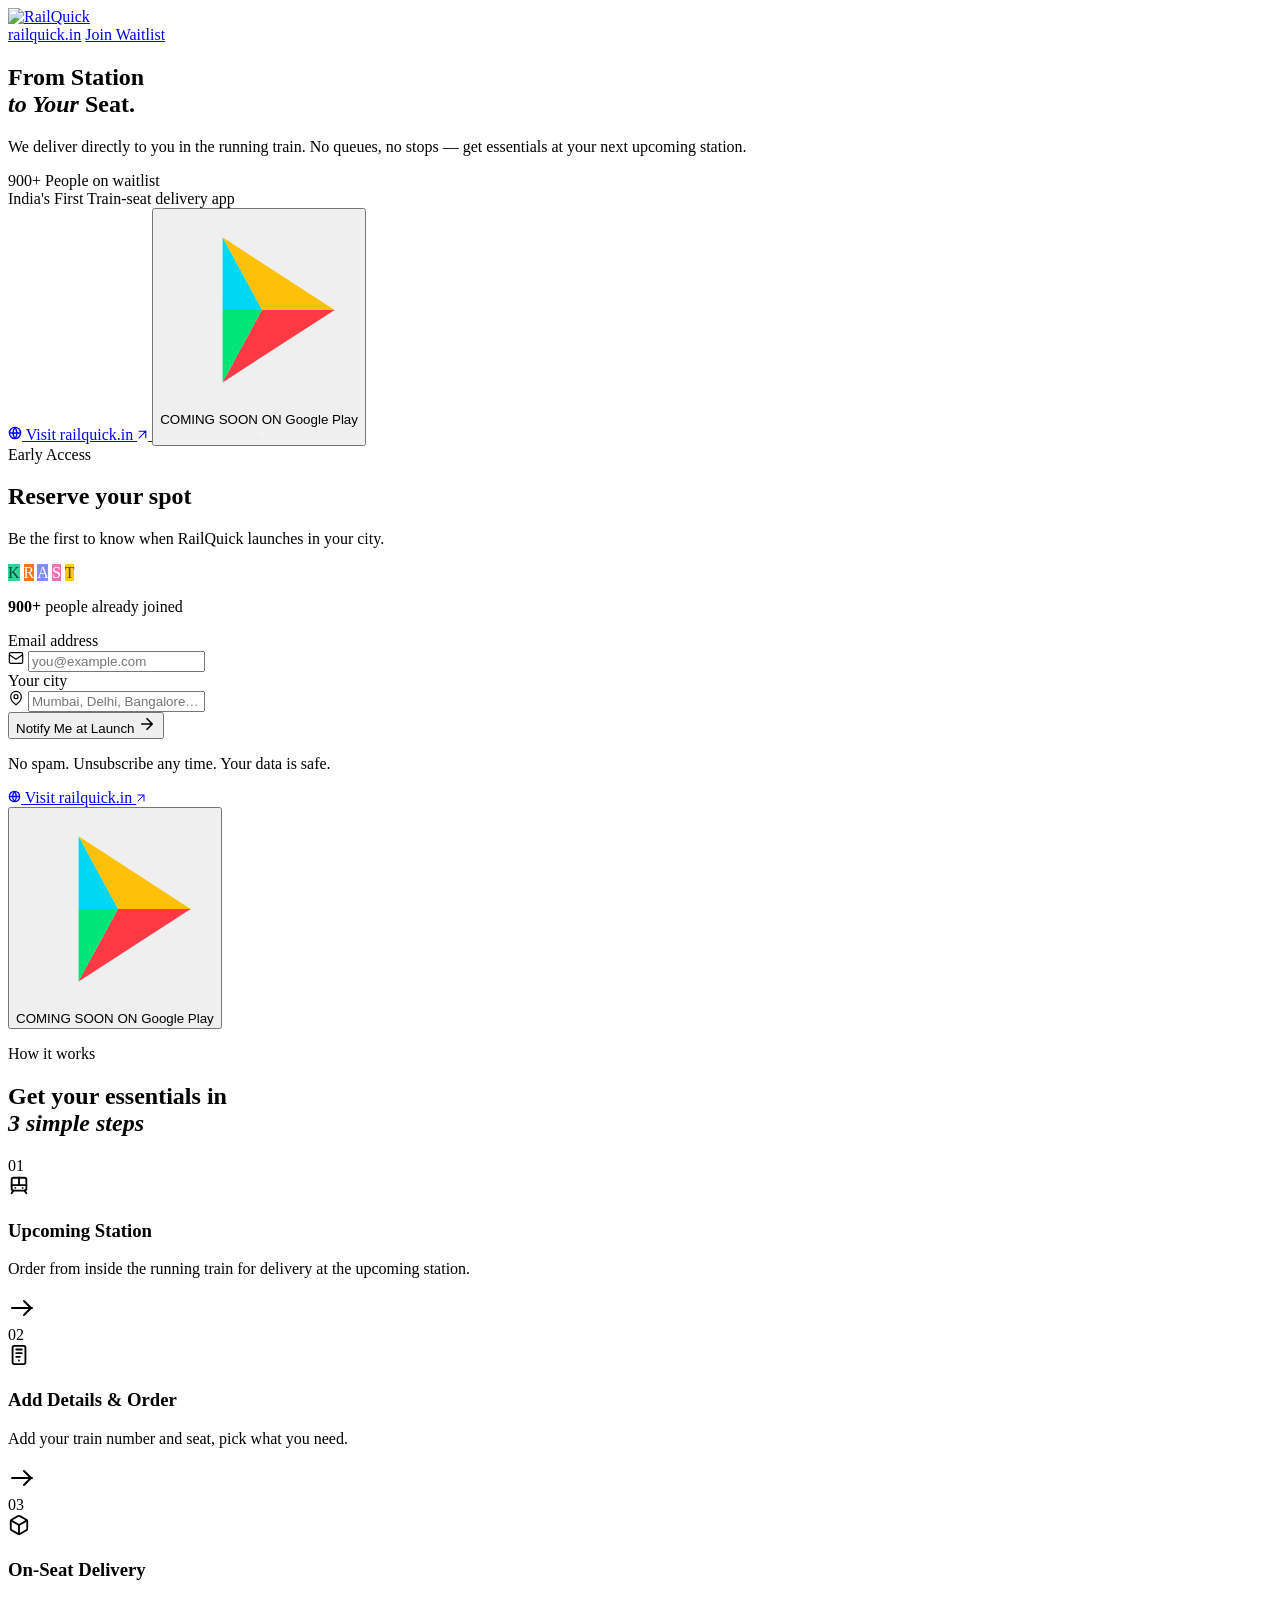
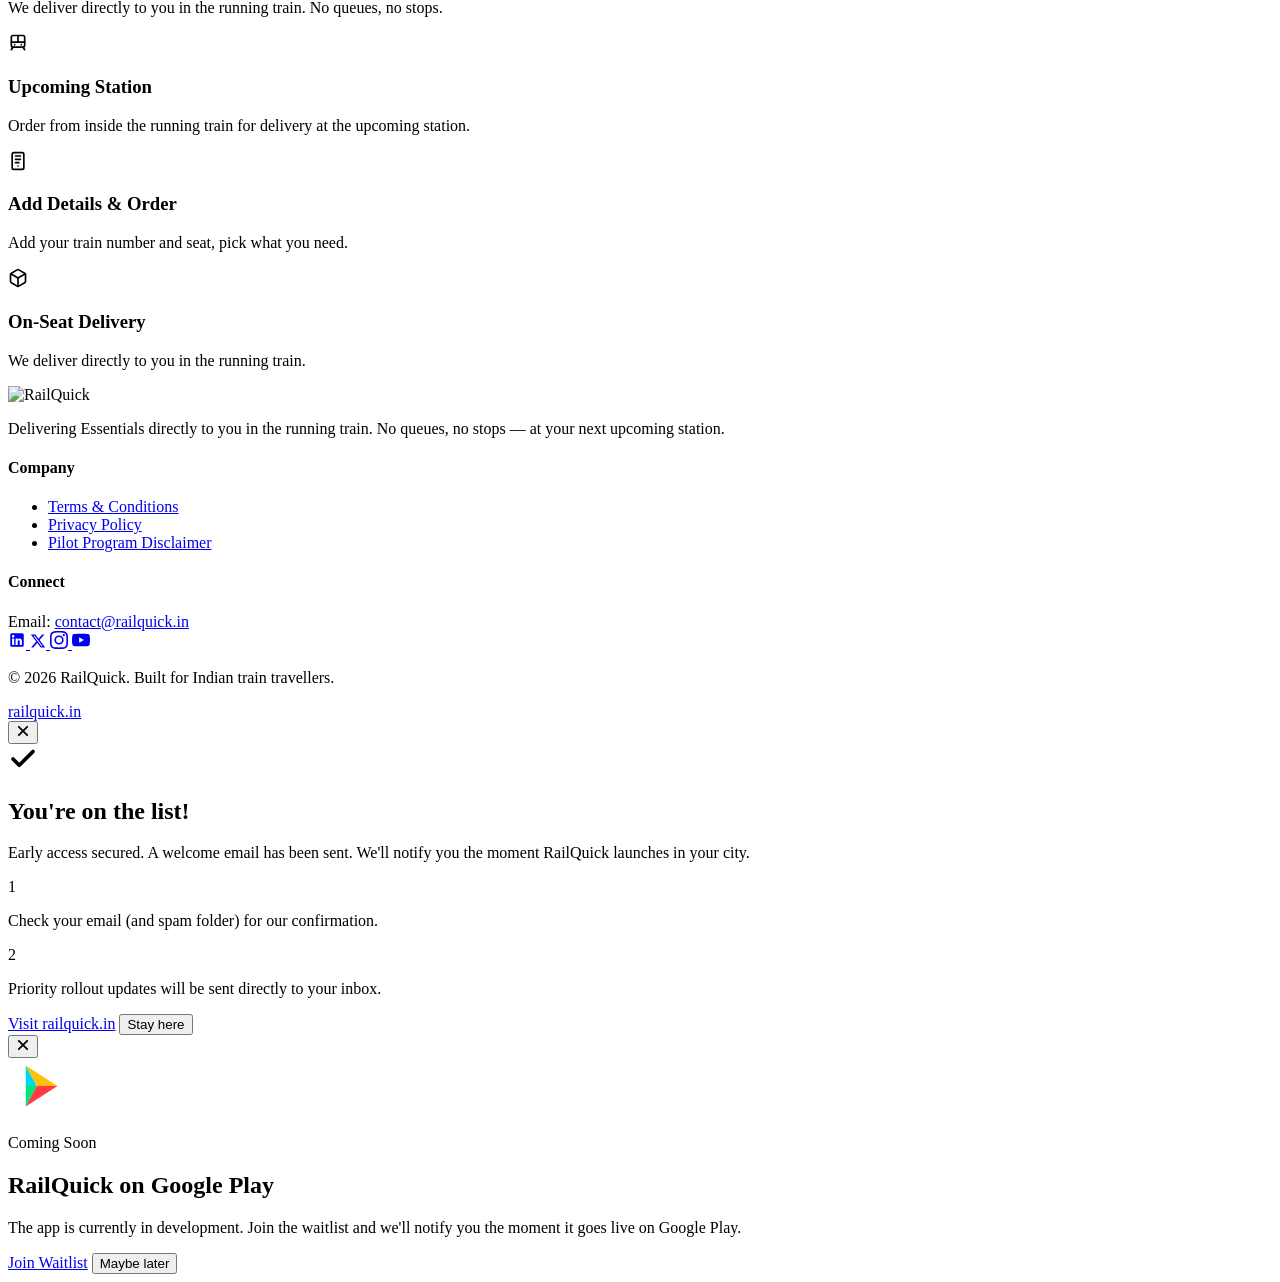
==== public/index.html @ 46231a8f "Update joined people count from 500 to 900" ====
<!doctype html>
<html lang="en">
<head>
  <meta charset="UTF-8" />
  <meta name="viewport" content="width=device-width, initial-scale=1.0" />
  <meta name="description" content="RailQuick is launching soon — essential items delivered to your train seat. Join the waitlist for early access." />
  <meta name="theme-color" content="#15803d" />
  <title>RailQuick — Coming Soon</title>
  <link rel="preconnect" href="https://fonts.googleapis.com" />
  <link rel="preconnect" href="https://fonts.gstatic.com" crossorigin />
  <link href="https://fonts.googleapis.com/css2?family=DM+Sans:ital,opsz,wght@0,9..40,300;0,9..40,400;0,9..40,500;0,9..40,600;0,9..40,700;0,9..40,800;0,9..40,900;1,9..40,400;1,9..40,700&family=DM+Serif+Display:ital@0;1&display=swap" rel="stylesheet" />
  <link rel="stylesheet" href="/styles.css" />
</head>
<body>

  <!-- ====================================================
       NAV
       ==================================================== -->
  <header class="nav">
    <!-- Rainbow top line -->
    <div class="nav-rainbow" aria-hidden="true"></div>

    <a href="/" class="nav-brand" aria-label="RailQuick home">
      <img src="/railquick-logo.png" alt="RailQuick" class="nav-logo" />
    </a>

    <div class="nav-actions">
      <a class="nav-link" href="https://railquick.in" target="_blank" rel="noreferrer">railquick.in</a>
      <a class="nav-cta" href="#waitlistForm">Join Waitlist</a>
    </div>
  </header>

  <main>

    <!-- ====================================================
         HERO
         ==================================================== -->
    <section class="page" id="top">

      <!-- LEFT COLUMN -->
      <div class="col-left">

        <h1 class="headline">
          From Station<br/>
          <em class="headline-em">to Your</em> Seat.
        </h1>

        <p class="subline">
          We deliver directly to you in the running train. No queues, no stops — get essentials at your next upcoming station.
        </p>

        <!-- Stats — 2 only -->
        <div class="stats-row">
          <div class="stat-item">
            <span class="stat-n">900+</span>
            <span class="stat-l">People on waitlist</span>
          </div>
          <div class="stat-sep"></div>
          <div class="stat-item">
            <span class="stat-n">India's First</span>
            <span class="stat-l">Train-seat delivery app</span>
          </div>
        </div>

        <!-- Visit site — desktop only -->
        <a class="btn-site desktop-only" href="https://railquick.in" target="_blank" rel="noreferrer">
          <svg width="14" height="14" viewBox="0 0 20 20" fill="none" stroke="currentColor" stroke-width="2" aria-hidden="true"><circle cx="10" cy="10" r="8"/><path d="M2 10h16M10 2a14 14 0 0 1 0 16M10 2a14 14 0 0 0 0 16"/></svg>
          Visit railquick.in
          <svg class="arr-out" width="11" height="11" viewBox="0 0 20 20" fill="none" stroke="currentColor" stroke-width="2" aria-hidden="true"><path d="M4 4h12v12M4 16 16 4" stroke-linecap="round"/></svg>
        </a>

        <!-- Google Play badge — desktop only -->
        <button class="play-badge desktop-only" type="button" data-open-app-modal aria-label="Coming soon on Google Play">
          <div class="play-icon-box">
            <svg class="play-svg" viewBox="0 0 60 60" xmlns="http://www.w3.org/2000/svg" aria-hidden="true">
              <path d="M19 8 L31 30 L19 30 Z" fill="#00D7F2"/>
              <path d="M19 52 L31 30 L19 30 Z" fill="#00E676"/>
              <path d="M19 8 L53 30 L31 30 Z" fill="#FFC107"/>
              <path d="M19 52 L53 30 L31 30 Z" fill="#FF3A44"/>
            </svg>
          </div>
          <div class="play-text">
            <span class="play-sub">COMING SOON ON</span>
            <span class="play-main">Google Play</span>
          </div>
          <svg class="play-arr" width="13" height="13" viewBox="0 0 20 20" fill="none" stroke="rgba(255,255,255,.4)" stroke-width="2"><path d="M4 10h12M11 5l5 5-5 5" stroke-linecap="round" stroke-linejoin="round"/></svg>
        </button>

      </div>

      <!-- RIGHT COLUMN — Form -->
      <div class="col-right" id="form-anchor">
        <form class="form-card" id="waitlistForm" novalidate>

          <div class="form-shimmer" aria-hidden="true"></div>

          <!-- Header -->
          <div class="form-head">
            <span class="form-pill">Early Access</span>
            <h2 class="form-h2">Reserve your spot</h2>
            <p class="form-desc">Be the first to know when RailQuick launches in your city.</p>
          </div>

          <!-- Social proof -->
          <div class="proof-bar">
            <div class="av-group">
              <span class="av" style="background:#34d399;color:#064e3b">K</span>
              <span class="av" style="background:#f97316;color:#fff">R</span>
              <span class="av" style="background:#818cf8;color:#fff">A</span>
              <span class="av" style="background:#f472b6;color:#fff">S</span>
              <span class="av" style="background:#facc15;color:#713f12">T</span>
            </div>
            <p class="proof-lbl"><strong>900+</strong> people already joined</p>
          </div>

          <!-- Email -->
          <div class="f-group">
            <label for="email">Email address</label>
            <div class="input-wrap">
              <svg class="input-ico" width="16" height="16" viewBox="0 0 24 24" fill="none" stroke="currentColor" stroke-width="1.8" aria-hidden="true"><rect x="2" y="4" width="20" height="16" rx="2"/><path d="m2 7 10 7 10-7"/></svg>
              <input id="email" name="email" type="email" placeholder="you@example.com" autocomplete="email" required />
            </div>
          </div>

          <!-- City -->
          <div class="f-group">
            <label for="city">Your city</label>
            <div class="input-wrap">
              <svg class="input-ico" width="16" height="16" viewBox="0 0 24 24" fill="none" stroke="currentColor" stroke-width="1.8" aria-hidden="true"><path d="M12 22s-8-5.5-8-12a8 8 0 0 1 16 0c0 6.5-8 12-8 12z"/><circle cx="12" cy="10" r="3"/></svg>
              <input id="city" name="city" type="text" placeholder="Mumbai, Delhi, Bangalore…" autocomplete="address-level2" required />
            </div>
          </div>

          <!-- Submit -->
          <button type="submit" id="submitButton">
            <span id="btn-label">Notify Me at Launch</span>
            <svg class="btn-ico" width="18" height="18" viewBox="0 0 24 24" fill="none" stroke="currentColor" stroke-width="2.2"><path d="M5 12h14M12 5l7 7-7 7" stroke-linecap="round" stroke-linejoin="round"/></svg>
          </button>

          <p class="form-status" id="formStatus" role="status" aria-live="polite"></p>
          <p class="form-note">No spam. Unsubscribe any time. Your data is safe.</p>

          <!-- ── Mobile-only bottom ── -->
          <div class="form-mobile-foot">

            <!-- Visit site -->
            <a class="form-site-link" href="https://railquick.in" target="_blank" rel="noreferrer">
              <svg width="13" height="13" viewBox="0 0 20 20" fill="none" stroke="currentColor" stroke-width="2" aria-hidden="true"><circle cx="10" cy="10" r="8"/><path d="M2 10h16M10 2a14 14 0 0 1 0 16M10 2a14 14 0 0 0 0 16"/></svg>
              Visit railquick.in
              <svg width="10" height="10" viewBox="0 0 20 20" fill="none" stroke="currentColor" stroke-width="2" aria-hidden="true"><path d="M4 4h12v12M4 16 16 4" stroke-linecap="round"/></svg>
            </a>

            <!-- Play store badge centered -->
            <div class="form-play-center">
              <button class="form-play-btn" type="button" data-open-app-modal aria-label="Coming soon on Google Play">
                <div class="play-icon-box">
                  <svg class="play-svg play-svg-sm" viewBox="0 0 60 60" xmlns="http://www.w3.org/2000/svg" aria-hidden="true">
                    <path d="M19 8 L31 30 L19 30 Z" fill="#00D7F2"/>
                    <path d="M19 52 L31 30 L19 30 Z" fill="#00E676"/>
                    <path d="M19 8 L53 30 L31 30 Z" fill="#FFC107"/>
                    <path d="M19 52 L53 30 L31 30 Z" fill="#FF3A44"/>
                  </svg>
                </div>
                <div class="play-text">
                  <span class="play-sub">COMING SOON ON</span>
                  <span class="play-main">Google Play</span>
                </div>
              </button>
            </div>

          </div>
          <!-- end mobile-only bottom -->

        </form>
      </div>

    </section>

    <!-- ====================================================
         HOW IT WORKS
         ==================================================== -->
    <section class="hiw" id="how-it-works">
      <div class="hiw-inner">

        <div class="hiw-header">
          <p class="hiw-eyebrow">How it works</p>
          <h2 class="hiw-h2">Get your essentials in<br/><em class="hiw-em">3 simple steps</em></h2>
        </div>

        <!-- Desktop 3-col -->
        <div class="hiw-desktop">
          <div class="hiw-card-d" data-step="01">
            <div class="hiw-d-top">
              <div class="hiw-d-num">01</div>
              <div class="hiw-d-icon" aria-hidden="true">
                <svg width="22" height="22" viewBox="0 0 24 24" fill="none" stroke="currentColor" stroke-width="2" stroke-linecap="round" stroke-linejoin="round">
                  <rect x="4" y="3" width="16" height="14" rx="2"/>
                  <path d="M4 11h16"/>
                  <path d="M12 3v8"/>
                  <path d="M8 14h.01"/>
                  <path d="M16 14h.01"/>
                  <path d="m6 17-2 3"/>
                  <path d="m18 17 2 3"/>
                </svg>
              </div>
            </div>
            <h3 class="hiw-d-title">Upcoming Station</h3>
            <p class="hiw-d-p">Order from inside the running train for delivery at the upcoming station.</p>
          </div>
          <div class="hiw-arrow-d" aria-hidden="true">
            <svg width="28" height="28" viewBox="0 0 28 28" fill="none"><path d="M4 14h20M16 7l7 7-7 7" stroke="currentColor" stroke-width="2" stroke-linecap="round" stroke-linejoin="round"/></svg>
          </div>
          <div class="hiw-card-d hiw-card-d--mid" data-step="02">
            <div class="hiw-d-top">
              <div class="hiw-d-num">02</div>
              <div class="hiw-d-icon" aria-hidden="true">
                <svg width="22" height="22" viewBox="0 0 24 24" fill="none" stroke="currentColor" stroke-width="2" stroke-linecap="round" stroke-linejoin="round">
                  <rect x="5" y="2" width="14" height="20" rx="2" ry="2"/>
                  <path d="M12 18h.01"/>
                  <path d="M9 6h6"/>
                  <path d="M9 10h6"/>
                  <path d="M9 14h4"/>
                </svg>
              </div>
            </div>
            <h3 class="hiw-d-title">Add Details &amp; Order</h3>
            <p class="hiw-d-p">Add your train number and seat, pick what you need.</p>
          </div>
          <div class="hiw-arrow-d" aria-hidden="true">
            <svg width="28" height="28" viewBox="0 0 28 28" fill="none"><path d="M4 14h20M16 7l7 7-7 7" stroke="currentColor" stroke-width="2" stroke-linecap="round" stroke-linejoin="round"/></svg>
          </div>
          <div class="hiw-card-d" data-step="03">
            <div class="hiw-d-top">
              <div class="hiw-d-num">03</div>
              <div class="hiw-d-icon" aria-hidden="true">
                <svg width="22" height="22" viewBox="0 0 24 24" fill="none" stroke="currentColor" stroke-width="2" stroke-linecap="round" stroke-linejoin="round">
                  <path d="M21 16V8a2 2 0 0 0-1-1.73l-7-4a2 2 0 0 0-2 0l-7 4A2 2 0 0 0 3 8v8a2 2 0 0 0 1 1.73l7 4a2 2 0 0 0 2 0l7-4A2 2 0 0 0 21 16z"/>
                  <polyline points="3.27 6.96 12 12.01 20.73 6.96"/>
                  <line x1="12" y1="22.08" x2="12" y2="12"/>
                </svg>
              </div>
            </div>
            <h3 class="hiw-d-title">On-Seat Delivery</h3>
            <p class="hiw-d-p">We deliver directly to you in the running train. No queues, no stops.</p>
          </div>
        </div>

        <!-- Mobile vertical timeline -->
        <div class="hiw-mobile">

          <div class="hiw-step">
            <div class="hiw-step-left">
              <div class="hiw-bubble" aria-hidden="true">
                <svg width="20" height="20" viewBox="0 0 24 24" fill="none" stroke="currentColor" stroke-width="2" stroke-linecap="round" stroke-linejoin="round">
                  <rect x="4" y="3" width="16" height="14" rx="2"/>
                  <path d="M4 11h16"/>
                  <path d="M12 3v8"/>
                  <path d="M8 14h.01"/>
                  <path d="M16 14h.01"/>
                  <path d="m6 17-2 3"/>
                  <path d="m18 17 2 3"/>
                </svg>
              </div>
              <div class="hiw-line"></div>
            </div>
            <div class="hiw-step-body">
              <h3>Upcoming Station</h3>
              <p>Order from inside the running train for delivery at the upcoming station.</p>
            </div>
          </div>

          <div class="hiw-step">
            <div class="hiw-step-left">
              <div class="hiw-bubble hiw-bubble--dark" aria-hidden="true">
                <svg width="20" height="20" viewBox="0 0 24 24" fill="none" stroke="currentColor" stroke-width="2" stroke-linecap="round" stroke-linejoin="round">
                  <rect x="5" y="2" width="14" height="20" rx="2" ry="2"/>
                  <path d="M12 18h.01"/>
                  <path d="M9 6h6"/>
                  <path d="M9 10h6"/>
                  <path d="M9 14h4"/>
                </svg>
              </div>
              <div class="hiw-line"></div>
            </div>
            <div class="hiw-step-body hiw-step-body--mid">
              <h3>Add Details &amp; Order</h3>
              <p>Add your train number and seat, pick what you need.</p>
            </div>
          </div>

          <div class="hiw-step hiw-step--last">
            <div class="hiw-step-left">
              <div class="hiw-bubble" aria-hidden="true">
                <svg width="20" height="20" viewBox="0 0 24 24" fill="none" stroke="currentColor" stroke-width="2" stroke-linecap="round" stroke-linejoin="round">
                  <path d="M21 16V8a2 2 0 0 0-1-1.73l-7-4a2 2 0 0 0-2 0l-7 4A2 2 0 0 0 3 8v8a2 2 0 0 0 1 1.73l7 4a2 2 0 0 0 2 0l7-4A2 2 0 0 0 21 16z"/>
                  <polyline points="3.27 6.96 12 12.01 20.73 6.96"/>
                  <line x1="12" y1="22.08" x2="12" y2="12"/>
                </svg>
              </div>
            </div>
            <div class="hiw-step-body">
              <h3>On-Seat Delivery</h3>
              <p>We deliver directly to you in the running train.</p>
            </div>
          </div>

        </div>

      </div>
    </section>

  </main>

  <!-- ====================================================
       FOOTER
       ==================================================== -->
  <footer class="footer">
    <div class="footer-grid">
      <!-- Column 1: Brand & Description -->
      <div class="footer-col brand-col">
        <img src="/railquick-logo.png" alt="RailQuick" class="f-logo" />
        <p class="f-tagline">Delivering Essentials directly to you in the running train. No queues, no stops — at your next upcoming station.</p>
      </div>
      
      <!-- Column 2: Legal Documents -->
      <div class="footer-col links-col">
        <h4>Company</h4>
        <ul class="f-links-list">
          <li><a href="/terms.html" class="f-doc-link">Terms &amp; Conditions</a></li>
          <li><a href="/privacy.html" class="f-doc-link">Privacy Policy</a></li>
          <li><a href="/disclaimer.html" class="f-doc-link">Pilot Program Disclaimer</a></li>
        </ul>
      </div>

      <!-- Column 3: Contact & Social Links -->
      <div class="footer-col social-col">
        <h4>Connect</h4>
        <div class="f-contact-info">
          <span>Email:</span>
          <a href="mailto:contact@railquick.in" class="f-email-link">contact@railquick.in</a>
        </div>
        <div class="f-socials">
          <a href="https://www.linkedin.com/company/railquick/?viewAsMember=true" target="_blank" rel="noreferrer" class="f-social-btn" aria-label="LinkedIn">
            <svg width="18" height="18" fill="currentColor" viewBox="0 0 24 24"><path d="M19 3a2 2 0 0 1 2 2v14a2 2 0 0 1-2 2H5a2 2 0 0 1-2-2V5a2 2 0 0 1 2-2h14m-.5 15.5v-5.3a3.26 3.26 0 0 0-3.26-3.26c-.85 0-1.84.52-2.32 1.3v-1.11h-2.79v8.37h2.79v-4.93c0-.77.62-1.4 1.39-1.4a1.4 1.4 0 0 1 1.4 1.4v4.93h2.79M6.88 8.56a1.68 1.68 0 0 0 1.68-1.68c0-.93-.75-1.69-1.68-1.69a1.69 1.69 0 0 0-1.69 1.69c0 .93.76 1.68 1.69 1.68m1.39 9.94v-8.37H5.5v8.37h2.77z"/></svg>
          </a>
          <a href="https://x.com/railquick" target="_blank" rel="noreferrer" class="f-social-btn" aria-label="X (Twitter)">
            <svg width="16" height="16" fill="currentColor" viewBox="0 0 24 24"><path d="M18.244 2.25h3.308l-7.227 8.26 8.502 11.24H16.17l-5.214-6.817L4.99 21.75H1.68l7.73-8.835L1.254 2.25H8.08l4.713 6.231zm-1.161 17.52h1.833L7.084 4.126H5.117z"/></svg>
          </a>
          <a href="https://www.instagram.com/railquick/" target="_blank" rel="noreferrer" class="f-social-btn" aria-label="Instagram">
            <svg width="18" height="18" fill="currentColor" viewBox="0 0 24 24"><path d="M12 2.163c3.204 0 3.584.012 4.85.07 3.252.148 4.771 1.691 4.919 4.919.058 1.265.069 1.645.069 4.849 0 3.205-.012 3.584-.069 4.849-.149 3.225-1.664 4.771-4.919 4.919-1.266.058-1.644.07-4.85.07-3.204 0-3.584-.012-4.849-.07-3.26-.149-4.771-1.699-4.919-4.92-.058-1.265-.07-1.644-.07-4.849 0-3.204.013-3.583.07-4.849.149-3.227 1.664-4.771 4.919-4.919 1.266-.057 1.645-.069 4.849-.069zM12 0C8.741 0 8.333.014 7.053.072 2.695.272.273 2.69.073 7.051.014 8.333 0 8.741 0 12c0 3.259.014 3.668.072 4.948.2 4.358 2.618 6.78 6.98 6.98 1.281.058 1.689.072 4.948.072 3.259 0 3.668-.014 4.948-.072 4.354-.2 6.782-2.618 6.979-6.98.059-1.28.073-1.689.073-4.948 0-3.259-.014-3.667-.072-4.947-.196-4.354-2.617-6.78-6.979-6.98C15.668.014 15.259 0 12 0zm0 5.838a6.162 6.162 0 1 0 0 12.324 6.162 6.162 0 0 0 0-12.324zM12 16a4 4 0 1 1 0-8 4 4 0 0 1 0 8zm6.406-11.845a1.44 1.44 0 1 0 0 2.881 1.44 1.44 0 0 0 0-2.881z"/></svg>
          </a>
          <a href="https://www.youtube.com/@Railquick" target="_blank" rel="noreferrer" class="f-social-btn" aria-label="YouTube">
            <svg width="18" height="18" fill="currentColor" viewBox="0 0 24 24"><path d="M23.498 6.163a3.003 3.003 0 0 0-2.11-2.11C19.517 3.545 12 3.545 12 3.545s-7.517 0-9.388.508a3.003 3.003 0 0 0-2.11 2.11C0 8.033 0 12 0 12s0 3.967.502 5.837a3.003 3.003 0 0 0 2.11 2.11C4.483 20.455 12 20.455 12 20.455s7.517 0 9.388-.508a3.003 3.003 0 0 0 2.11-2.11C24 15.967 24 12 24 12s0-3.967-.502-5.837zM9.545 15.568V8.432L15.818 12l-6.273 3.568z"/></svg>
          </a>
        </div>
      </div>
    </div>
    
    <div class="footer-bottom">
      <p class="f-copy">© 2026 RailQuick. Built for Indian train travellers.</p>
      <a href="https://railquick.in" target="_blank" rel="noreferrer" class="f-link-bottom">railquick.in</a>
    </div>
  </footer>

  <!-- ====================================================
       SUCCESS MODAL
       ==================================================== -->
  <div class="modal" id="successModal" aria-hidden="true" role="dialog" aria-modal="true" aria-labelledby="s-title">
    <div class="modal-scrim" data-close-modal></div>
    <div class="modal-box success-modal-box">
      <button class="modal-x" type="button" data-close-modal aria-label="Close">
        <svg width="14" height="14" viewBox="0 0 20 20" fill="none" stroke="currentColor" stroke-width="2.5"><path d="M4 4l12 12M16 4L4 16" stroke-linecap="round"/></svg>
      </button>
      
      <div class="success-modal-content">
        <!-- Glowing Ring Checkmark -->
        <div class="success-ring-wrap" aria-hidden="true">
          <div class="success-ring-pulse"></div>
          <div class="success-ring-icon">
            <svg viewBox="0 0 24 24" width="30" height="30" fill="none" stroke="currentColor" stroke-width="3" stroke-linecap="round" stroke-linejoin="round">
              <polyline points="20 6 9 17 4 12"></polyline>
            </svg>
          </div>
        </div>
        
        <h2 id="s-title" class="success-title">You're on the list!</h2>
        <p class="success-desc">Early access secured. A welcome email has been sent. We'll notify you the moment RailQuick launches in your city.</p>
        
        <div class="success-steps">
          <div class="success-step-item">
            <div class="step-bullet">1</div>
            <p class="step-text">Check your email (and spam folder) for our confirmation.</p>
          </div>
          <div class="success-step-item">
            <div class="step-bullet">2</div>
            <p class="step-text">Priority rollout updates will be sent directly to your inbox.</p>
          </div>
        </div>
        
        <div class="modal-btns success-modal-btns">
          <a class="mbtn mbtn-solid" href="https://railquick.in" target="_blank" rel="noreferrer">Visit railquick.in</a>
          <button class="mbtn mbtn-ghost" type="button" data-close-modal>Stay here</button>
        </div>
      </div>
    </div>
  </div>

  <!-- ====================================================
       APP MODAL
       ==================================================== -->
  <div class="modal" id="appModal" aria-hidden="true" role="dialog" aria-modal="true" aria-labelledby="a-title">
    <div class="modal-scrim" data-close-app-modal></div>
    <div class="modal-box">
      <button class="modal-x" type="button" data-close-app-modal aria-label="Close">
        <svg width="14" height="14" viewBox="0 0 20 20" fill="none" stroke="currentColor" stroke-width="2.5"><path d="M4 4l12 12M16 4L4 16" stroke-linecap="round"/></svg>
      </button>
      <div class="modal-body modal-body-pad">
        <div class="modal-play-card" aria-hidden="true">
          <svg viewBox="0 0 60 60" width="56" height="56" xmlns="http://www.w3.org/2000/svg">
            <path d="M19 8 L31 30 L19 30 Z" fill="#00D7F2"/>
            <path d="M19 52 L31 30 L19 30 Z" fill="#00E676"/>
            <path d="M19 8 L53 30 L31 30 Z" fill="#FFC107"/>
            <path d="M19 52 L53 30 L31 30 Z" fill="#FF3A44"/>
          </svg>
        </div>
        <p class="modal-eyebrow">Coming Soon</p>
        <h2 id="a-title" class="modal-h">RailQuick on Google Play</h2>
        <p class="modal-p">The app is currently in development. Join the waitlist and we'll notify you the moment it goes live on Google Play.</p>
        <div class="modal-btns">
          <a class="mbtn mbtn-solid" href="#waitlistForm" data-close-app-modal>Join Waitlist</a>
          <button class="mbtn mbtn-ghost" type="button" data-close-app-modal>Maybe later</button>
        </div>
      </div>
    </div>
  </div>

  <script src="/app.js"></script>
</body>
</html>
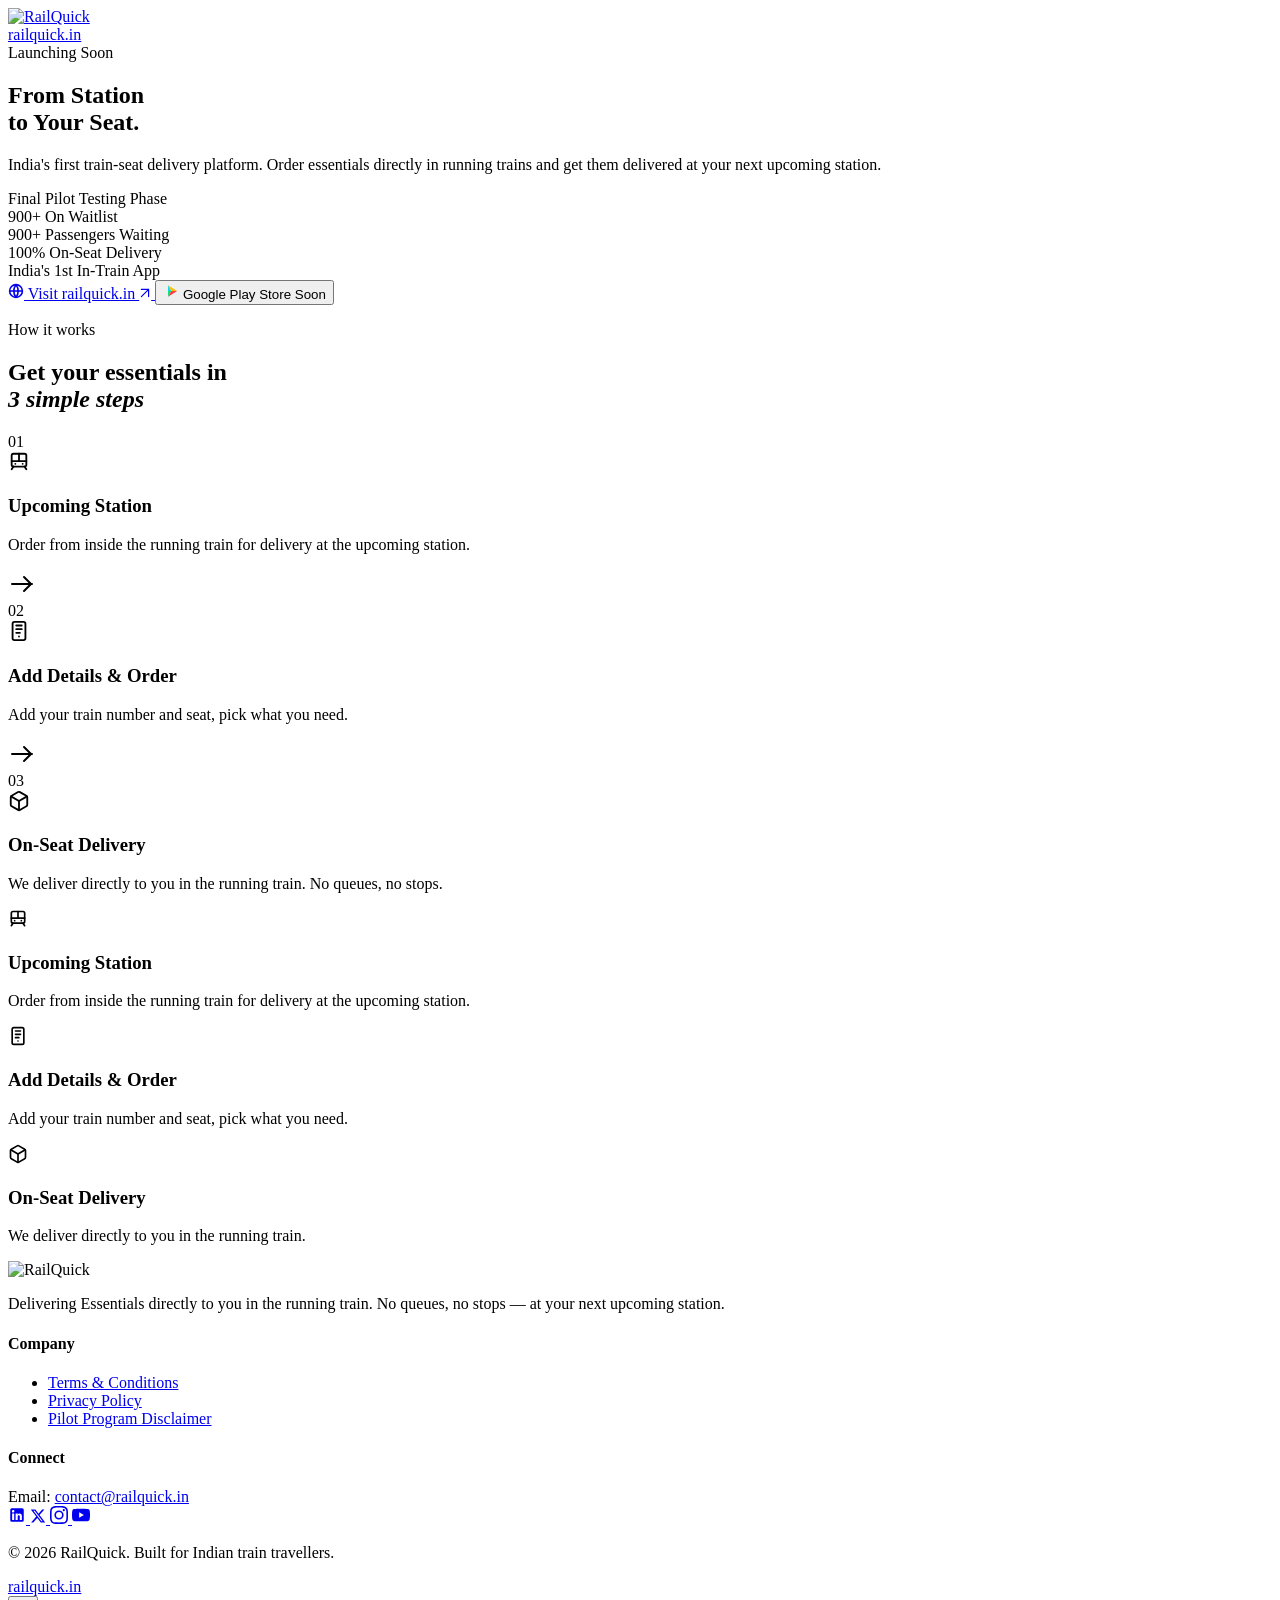
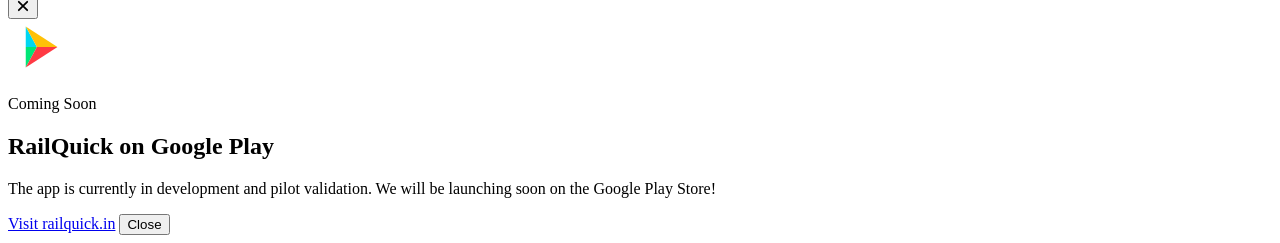
==== commit 0357fbaf: "Redesign hero section into a premium centered Coming Soon page, removing waitlist form" ====
--- a/public/index.html
+++ b/public/index.html
@@ -25,155 +25,88 @@
     </a>
 
     <div class="nav-actions">
-      <a class="nav-link" href="https://railquick.in" target="_blank" rel="noreferrer">railquick.in</a>
-      <a class="nav-cta" href="#waitlistForm">Join Waitlist</a>
+      <a class="nav-cta" href="https://railquick.in" target="_blank" rel="noreferrer">railquick.in</a>
     </div>
   </header>
 
   <main>
 
     <!-- ====================================================
-         HERO
+         HERO - COMING SOON
          ==================================================== -->
-    <section class="page" id="top">
-
-      <!-- LEFT COLUMN -->
-      <div class="col-left">
-
-        <h1 class="headline">
+    <section class="page cs-hero-section" id="top">
+      <div class="cs-container">
+        
+        <!-- Glowing Green Pill Badge -->
+        <div class="cs-badge-container">
+          <div class="cs-badge">
+            <span class="cs-badge-ping"></span>
+            <span class="cs-badge-dot"></span>
+            Launching Soon
+          </div>
+        </div>
+
+        <h1 class="cs-title">
           From Station<br/>
-          <em class="headline-em">to Your</em> Seat.
+          <span class="cs-title-em">to Your</span> Seat.
         </h1>
 
-        <p class="subline">
-          We deliver directly to you in the running train. No queues, no stops — get essentials at your next upcoming station.
+        <p class="cs-subtitle">
+          India's first train-seat delivery platform. Order essentials directly in running trains and get them delivered at your next upcoming station.
         </p>
 
-        <!-- Stats — 2 only -->
-        <div class="stats-row">
-          <div class="stat-item">
-            <span class="stat-n">900+</span>
-            <span class="stat-l">People on waitlist</span>
-          </div>
-          <div class="stat-sep"></div>
-          <div class="stat-item">
-            <span class="stat-n">India's First</span>
-            <span class="stat-l">Train-seat delivery app</span>
-          </div>
-        </div>
-
-        <!-- Visit site — desktop only -->
-        <a class="btn-site desktop-only" href="https://railquick.in" target="_blank" rel="noreferrer">
-          <svg width="14" height="14" viewBox="0 0 20 20" fill="none" stroke="currentColor" stroke-width="2" aria-hidden="true"><circle cx="10" cy="10" r="8"/><path d="M2 10h16M10 2a14 14 0 0 1 0 16M10 2a14 14 0 0 0 0 16"/></svg>
-          Visit railquick.in
-          <svg class="arr-out" width="11" height="11" viewBox="0 0 20 20" fill="none" stroke="currentColor" stroke-width="2" aria-hidden="true"><path d="M4 4h12v12M4 16 16 4" stroke-linecap="round"/></svg>
-        </a>
-
-        <!-- Google Play badge — desktop only -->
-        <button class="play-badge desktop-only" type="button" data-open-app-modal aria-label="Coming soon on Google Play">
-          <div class="play-icon-box">
-            <svg class="play-svg" viewBox="0 0 60 60" xmlns="http://www.w3.org/2000/svg" aria-hidden="true">
+        <!-- Premium Status Glassmorphic Card -->
+        <div class="cs-status-card">
+          <div class="cs-status-glow"></div>
+          <div class="cs-status-header">
+            <div class="cs-status-indicators">
+              <span class="cs-status-dot"></span>
+              <span class="cs-status-lbl">Final Pilot Testing Phase</span>
+            </div>
+            <div class="cs-status-val">900+ On Waitlist</div>
+          </div>
+          <div class="cs-progress-track">
+            <div class="cs-progress-bar"></div>
+          </div>
+          <div class="cs-stats-grid">
+            <div class="cs-stat-box">
+              <span class="cs-stat-num">900+</span>
+              <span class="cs-stat-desc">Passengers Waiting</span>
+            </div>
+            <div class="cs-stat-sep"></div>
+            <div class="cs-stat-box">
+              <span class="cs-stat-num">100%</span>
+              <span class="cs-stat-desc">On-Seat Delivery</span>
+            </div>
+            <div class="cs-stat-sep"></div>
+            <div class="cs-stat-box">
+              <span class="cs-stat-num">India's 1st</span>
+              <span class="cs-stat-desc">In-Train App</span>
+            </div>
+          </div>
+        </div>
+
+        <!-- Call to Actions -->
+        <div class="cs-btn-group">
+          <a class="cs-btn-main" href="https://railquick.in" target="_blank" rel="noreferrer">
+            <svg width="16" height="16" viewBox="0 0 20 20" fill="none" stroke="currentColor" stroke-width="2" aria-hidden="true"><circle cx="10" cy="10" r="8"/><path d="M2 10h16M10 2a14 14 0 0 1 0 16M10 2a14 14 0 0 0 0 16"/></svg>
+            Visit railquick.in
+            <svg class="arr-out" width="12" height="12" viewBox="0 0 20 20" fill="none" stroke="currentColor" stroke-width="2" aria-hidden="true"><path d="M4 4h12v12M4 16 16 4" stroke-linecap="round"/></svg>
+          </a>
+          
+          <button class="cs-btn-alt" type="button" data-open-app-modal aria-label="Coming soon on Google Play">
+            <svg class="play-svg-alt" viewBox="0 0 60 60" width="16" height="16" xmlns="http://www.w3.org/2000/svg" aria-hidden="true">
               <path d="M19 8 L31 30 L19 30 Z" fill="#00D7F2"/>
               <path d="M19 52 L31 30 L19 30 Z" fill="#00E676"/>
               <path d="M19 8 L53 30 L31 30 Z" fill="#FFC107"/>
               <path d="M19 52 L53 30 L31 30 Z" fill="#FF3A44"/>
             </svg>
-          </div>
-          <div class="play-text">
-            <span class="play-sub">COMING SOON ON</span>
-            <span class="play-main">Google Play</span>
-          </div>
-          <svg class="play-arr" width="13" height="13" viewBox="0 0 20 20" fill="none" stroke="rgba(255,255,255,.4)" stroke-width="2"><path d="M4 10h12M11 5l5 5-5 5" stroke-linecap="round" stroke-linejoin="round"/></svg>
-        </button>
-
-      </div>
-
-      <!-- RIGHT COLUMN — Form -->
-      <div class="col-right" id="form-anchor">
-        <form class="form-card" id="waitlistForm" novalidate>
-
-          <div class="form-shimmer" aria-hidden="true"></div>
-
-          <!-- Header -->
-          <div class="form-head">
-            <span class="form-pill">Early Access</span>
-            <h2 class="form-h2">Reserve your spot</h2>
-            <p class="form-desc">Be the first to know when RailQuick launches in your city.</p>
-          </div>
-
-          <!-- Social proof -->
-          <div class="proof-bar">
-            <div class="av-group">
-              <span class="av" style="background:#34d399;color:#064e3b">K</span>
-              <span class="av" style="background:#f97316;color:#fff">R</span>
-              <span class="av" style="background:#818cf8;color:#fff">A</span>
-              <span class="av" style="background:#f472b6;color:#fff">S</span>
-              <span class="av" style="background:#facc15;color:#713f12">T</span>
-            </div>
-            <p class="proof-lbl"><strong>900+</strong> people already joined</p>
-          </div>
-
-          <!-- Email -->
-          <div class="f-group">
-            <label for="email">Email address</label>
-            <div class="input-wrap">
-              <svg class="input-ico" width="16" height="16" viewBox="0 0 24 24" fill="none" stroke="currentColor" stroke-width="1.8" aria-hidden="true"><rect x="2" y="4" width="20" height="16" rx="2"/><path d="m2 7 10 7 10-7"/></svg>
-              <input id="email" name="email" type="email" placeholder="you@example.com" autocomplete="email" required />
-            </div>
-          </div>
-
-          <!-- City -->
-          <div class="f-group">
-            <label for="city">Your city</label>
-            <div class="input-wrap">
-              <svg class="input-ico" width="16" height="16" viewBox="0 0 24 24" fill="none" stroke="currentColor" stroke-width="1.8" aria-hidden="true"><path d="M12 22s-8-5.5-8-12a8 8 0 0 1 16 0c0 6.5-8 12-8 12z"/><circle cx="12" cy="10" r="3"/></svg>
-              <input id="city" name="city" type="text" placeholder="Mumbai, Delhi, Bangalore…" autocomplete="address-level2" required />
-            </div>
-          </div>
-
-          <!-- Submit -->
-          <button type="submit" id="submitButton">
-            <span id="btn-label">Notify Me at Launch</span>
-            <svg class="btn-ico" width="18" height="18" viewBox="0 0 24 24" fill="none" stroke="currentColor" stroke-width="2.2"><path d="M5 12h14M12 5l7 7-7 7" stroke-linecap="round" stroke-linejoin="round"/></svg>
+            Google Play Store
+            <span class="cs-badge-soon">Soon</span>
           </button>
-
-          <p class="form-status" id="formStatus" role="status" aria-live="polite"></p>
-          <p class="form-note">No spam. Unsubscribe any time. Your data is safe.</p>
-
-          <!-- ── Mobile-only bottom ── -->
-          <div class="form-mobile-foot">
-
-            <!-- Visit site -->
-            <a class="form-site-link" href="https://railquick.in" target="_blank" rel="noreferrer">
-              <svg width="13" height="13" viewBox="0 0 20 20" fill="none" stroke="currentColor" stroke-width="2" aria-hidden="true"><circle cx="10" cy="10" r="8"/><path d="M2 10h16M10 2a14 14 0 0 1 0 16M10 2a14 14 0 0 0 0 16"/></svg>
-              Visit railquick.in
-              <svg width="10" height="10" viewBox="0 0 20 20" fill="none" stroke="currentColor" stroke-width="2" aria-hidden="true"><path d="M4 4h12v12M4 16 16 4" stroke-linecap="round"/></svg>
-            </a>
-
-            <!-- Play store badge centered -->
-            <div class="form-play-center">
-              <button class="form-play-btn" type="button" data-open-app-modal aria-label="Coming soon on Google Play">
-                <div class="play-icon-box">
-                  <svg class="play-svg play-svg-sm" viewBox="0 0 60 60" xmlns="http://www.w3.org/2000/svg" aria-hidden="true">
-                    <path d="M19 8 L31 30 L19 30 Z" fill="#00D7F2"/>
-                    <path d="M19 52 L31 30 L19 30 Z" fill="#00E676"/>
-                    <path d="M19 8 L53 30 L31 30 Z" fill="#FFC107"/>
-                    <path d="M19 52 L53 30 L31 30 Z" fill="#FF3A44"/>
-                  </svg>
-                </div>
-                <div class="play-text">
-                  <span class="play-sub">COMING SOON ON</span>
-                  <span class="play-main">Google Play</span>
-                </div>
-              </button>
-            </div>
-
-          </div>
-          <!-- end mobile-only bottom -->
-
-        </form>
-      </div>
-
+        </div>
+
+      </div>
     </section>
 
     <!-- ====================================================
@@ -361,49 +294,6 @@
       <a href="https://railquick.in" target="_blank" rel="noreferrer" class="f-link-bottom">railquick.in</a>
     </div>
   </footer>
-
-  <!-- ====================================================
-       SUCCESS MODAL
-       ==================================================== -->
-  <div class="modal" id="successModal" aria-hidden="true" role="dialog" aria-modal="true" aria-labelledby="s-title">
-    <div class="modal-scrim" data-close-modal></div>
-    <div class="modal-box success-modal-box">
-      <button class="modal-x" type="button" data-close-modal aria-label="Close">
-        <svg width="14" height="14" viewBox="0 0 20 20" fill="none" stroke="currentColor" stroke-width="2.5"><path d="M4 4l12 12M16 4L4 16" stroke-linecap="round"/></svg>
-      </button>
-      
-      <div class="success-modal-content">
-        <!-- Glowing Ring Checkmark -->
-        <div class="success-ring-wrap" aria-hidden="true">
-          <div class="success-ring-pulse"></div>
-          <div class="success-ring-icon">
-            <svg viewBox="0 0 24 24" width="30" height="30" fill="none" stroke="currentColor" stroke-width="3" stroke-linecap="round" stroke-linejoin="round">
-              <polyline points="20 6 9 17 4 12"></polyline>
-            </svg>
-          </div>
-        </div>
-        
-        <h2 id="s-title" class="success-title">You're on the list!</h2>
-        <p class="success-desc">Early access secured. A welcome email has been sent. We'll notify you the moment RailQuick launches in your city.</p>
-        
-        <div class="success-steps">
-          <div class="success-step-item">
-            <div class="step-bullet">1</div>
-            <p class="step-text">Check your email (and spam folder) for our confirmation.</p>
-          </div>
-          <div class="success-step-item">
-            <div class="step-bullet">2</div>
-            <p class="step-text">Priority rollout updates will be sent directly to your inbox.</p>
-          </div>
-        </div>
-        
-        <div class="modal-btns success-modal-btns">
-          <a class="mbtn mbtn-solid" href="https://railquick.in" target="_blank" rel="noreferrer">Visit railquick.in</a>
-          <button class="mbtn mbtn-ghost" type="button" data-close-modal>Stay here</button>
-        </div>
-      </div>
-    </div>
-  </div>
 
   <!-- ====================================================
        APP MODAL
@@ -425,10 +315,10 @@
         </div>
         <p class="modal-eyebrow">Coming Soon</p>
         <h2 id="a-title" class="modal-h">RailQuick on Google Play</h2>
-        <p class="modal-p">The app is currently in development. Join the waitlist and we'll notify you the moment it goes live on Google Play.</p>
+        <p class="modal-p">The app is currently in development and pilot validation. We will be launching soon on the Google Play Store!</p>
         <div class="modal-btns">
-          <a class="mbtn mbtn-solid" href="#waitlistForm" data-close-app-modal>Join Waitlist</a>
-          <button class="mbtn mbtn-ghost" type="button" data-close-app-modal>Maybe later</button>
+          <a class="mbtn mbtn-solid" href="https://railquick.in" target="_blank" rel="noreferrer" data-close-app-modal>Visit railquick.in</a>
+          <button class="mbtn mbtn-ghost" type="button" data-close-app-modal>Close</button>
         </div>
       </div>
     </div>
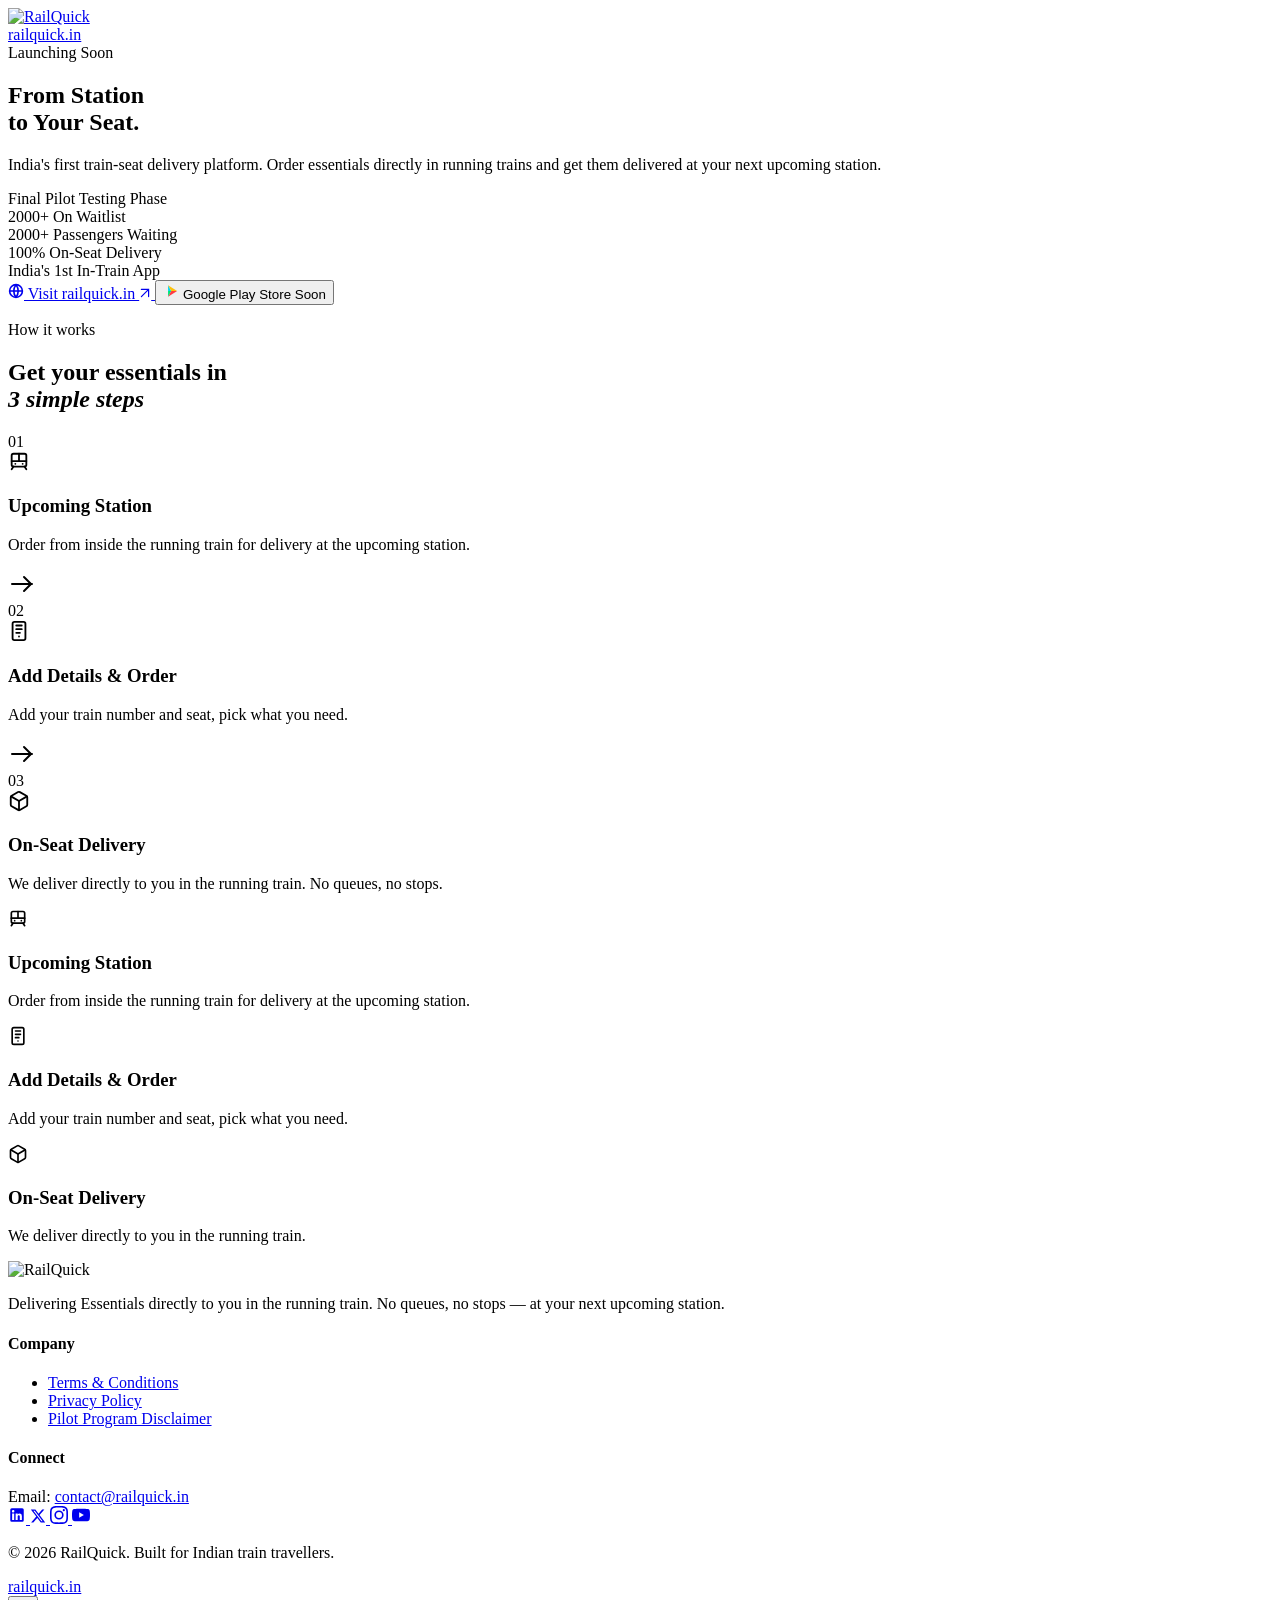
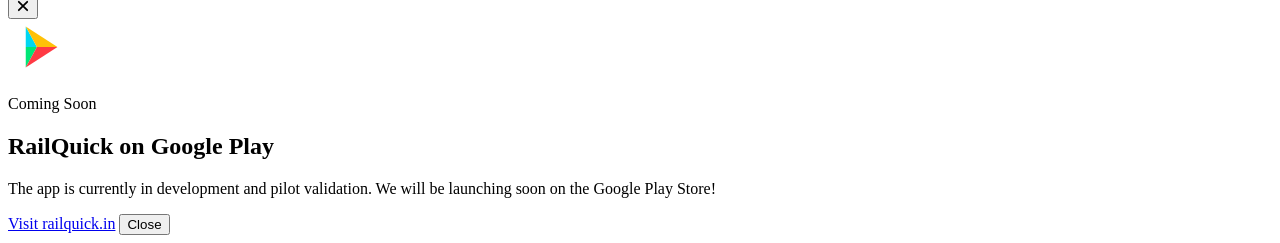
==== commit 8648c434: "Update index.html extend the waitlist 900+ to 2000+ waitlist" ====
--- a/public/index.html
+++ b/public/index.html
@@ -63,14 +63,14 @@
               <span class="cs-status-dot"></span>
               <span class="cs-status-lbl">Final Pilot Testing Phase</span>
             </div>
-            <div class="cs-status-val">900+ On Waitlist</div>
+            <div class="cs-status-val">2000+ On Waitlist</div>
           </div>
           <div class="cs-progress-track">
             <div class="cs-progress-bar"></div>
           </div>
           <div class="cs-stats-grid">
             <div class="cs-stat-box">
-              <span class="cs-stat-num">900+</span>
+              <span class="cs-stat-num">2000+</span>
               <span class="cs-stat-desc">Passengers Waiting</span>
             </div>
             <div class="cs-stat-sep"></div>
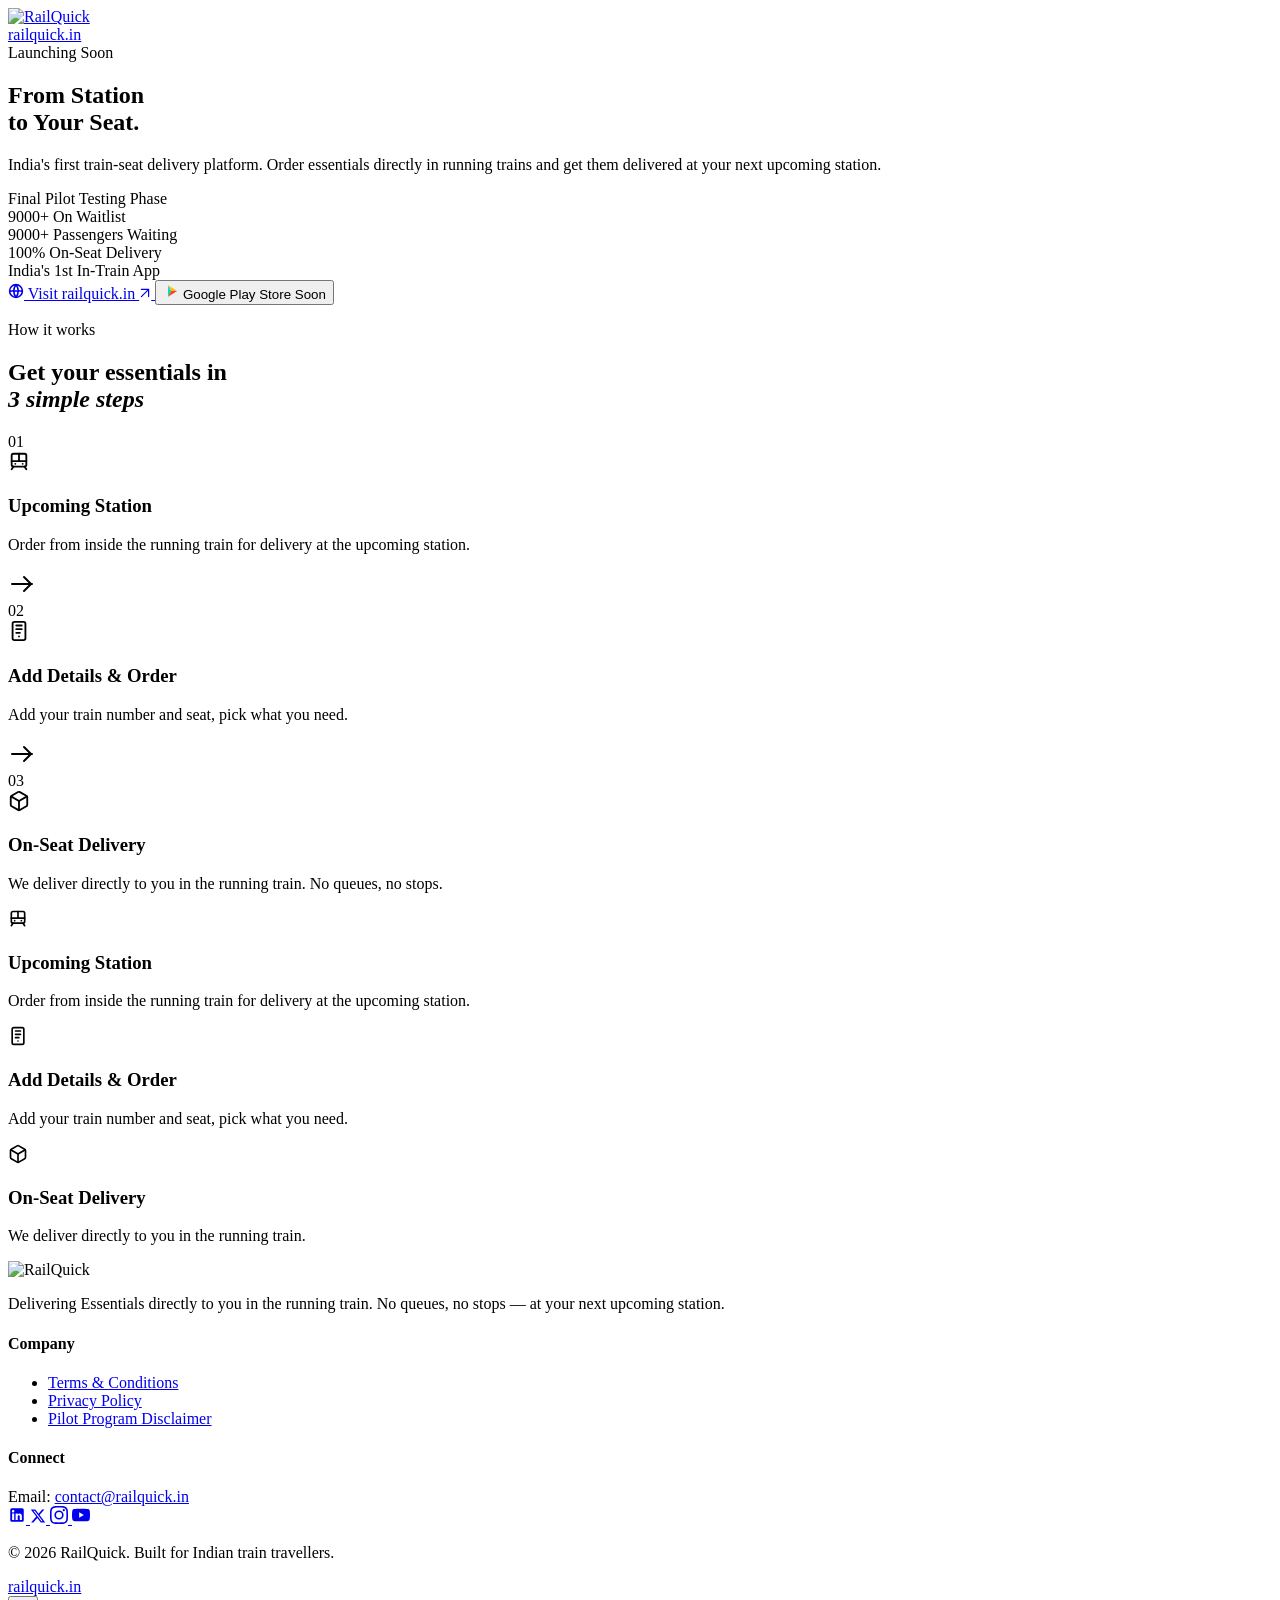
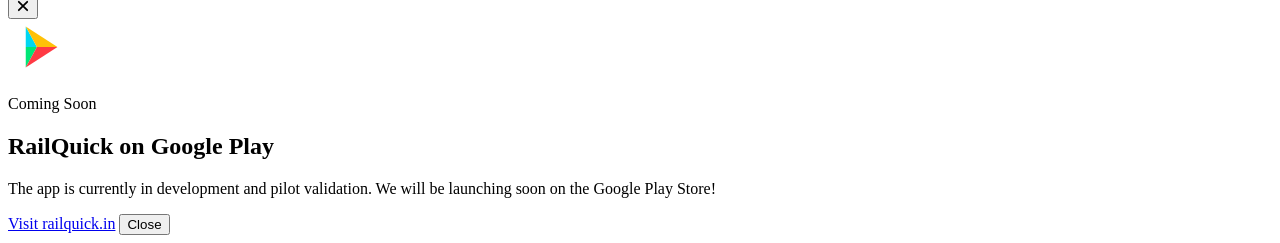
==== commit e3a2eadc: "Update waitlist count from 2000 to 9000" ====
--- a/public/index.html
+++ b/public/index.html
@@ -63,14 +63,14 @@
               <span class="cs-status-dot"></span>
               <span class="cs-status-lbl">Final Pilot Testing Phase</span>
             </div>
-            <div class="cs-status-val">2000+ On Waitlist</div>
+            <div class="cs-status-val">9000+ On Waitlist</div>
           </div>
           <div class="cs-progress-track">
             <div class="cs-progress-bar"></div>
           </div>
           <div class="cs-stats-grid">
             <div class="cs-stat-box">
-              <span class="cs-stat-num">2000+</span>
+              <span class="cs-stat-num">9000+</span>
               <span class="cs-stat-desc">Passengers Waiting</span>
             </div>
             <div class="cs-stat-sep"></div>
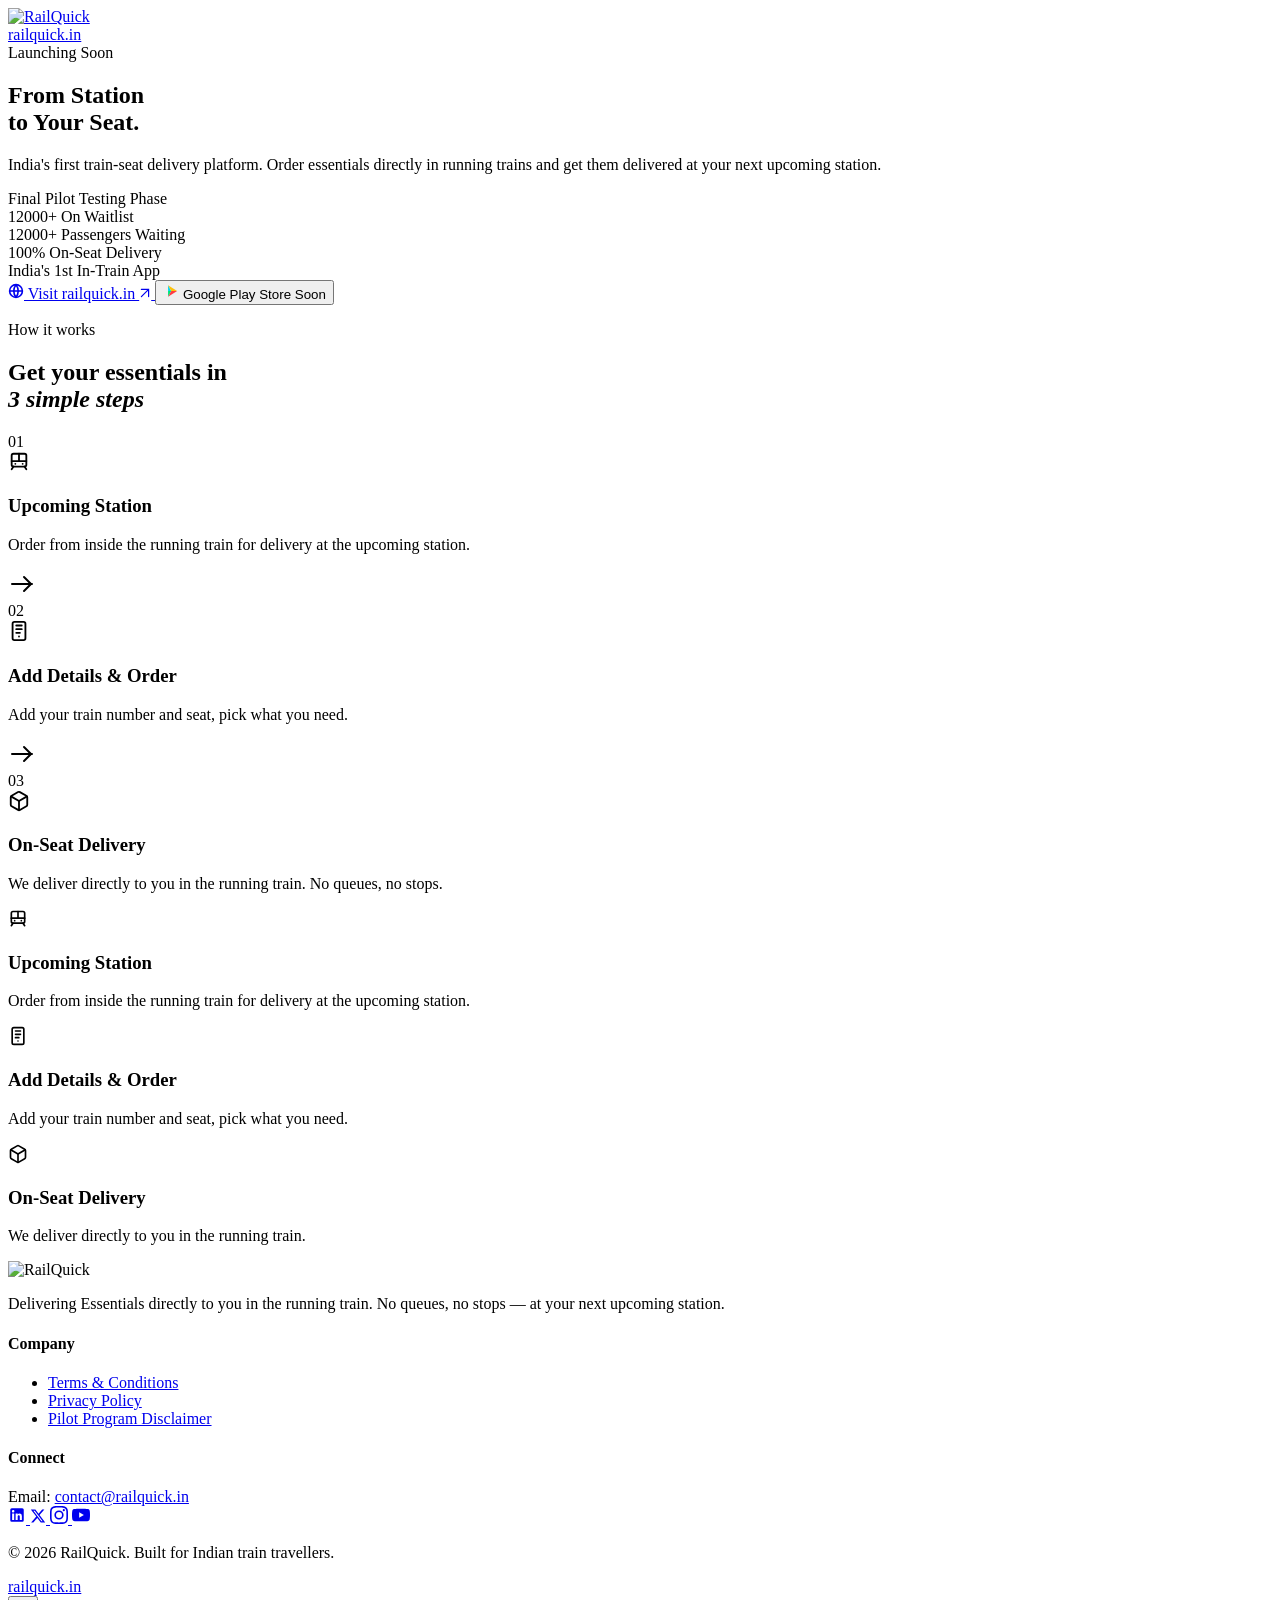
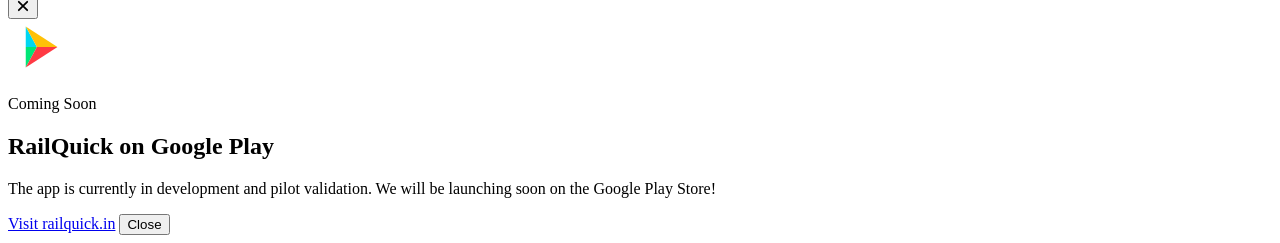
==== commit 7dd45dad: "Update waitlist numbers in index.html" ====
--- a/public/index.html
+++ b/public/index.html
@@ -63,14 +63,14 @@
               <span class="cs-status-dot"></span>
               <span class="cs-status-lbl">Final Pilot Testing Phase</span>
             </div>
-            <div class="cs-status-val">9000+ On Waitlist</div>
+            <div class="cs-status-val">12000+ On Waitlist</div>
           </div>
           <div class="cs-progress-track">
             <div class="cs-progress-bar"></div>
           </div>
           <div class="cs-stats-grid">
             <div class="cs-stat-box">
-              <span class="cs-stat-num">9000+</span>
+              <span class="cs-stat-num">12000+</span>
               <span class="cs-stat-desc">Passengers Waiting</span>
             </div>
             <div class="cs-stat-sep"></div>
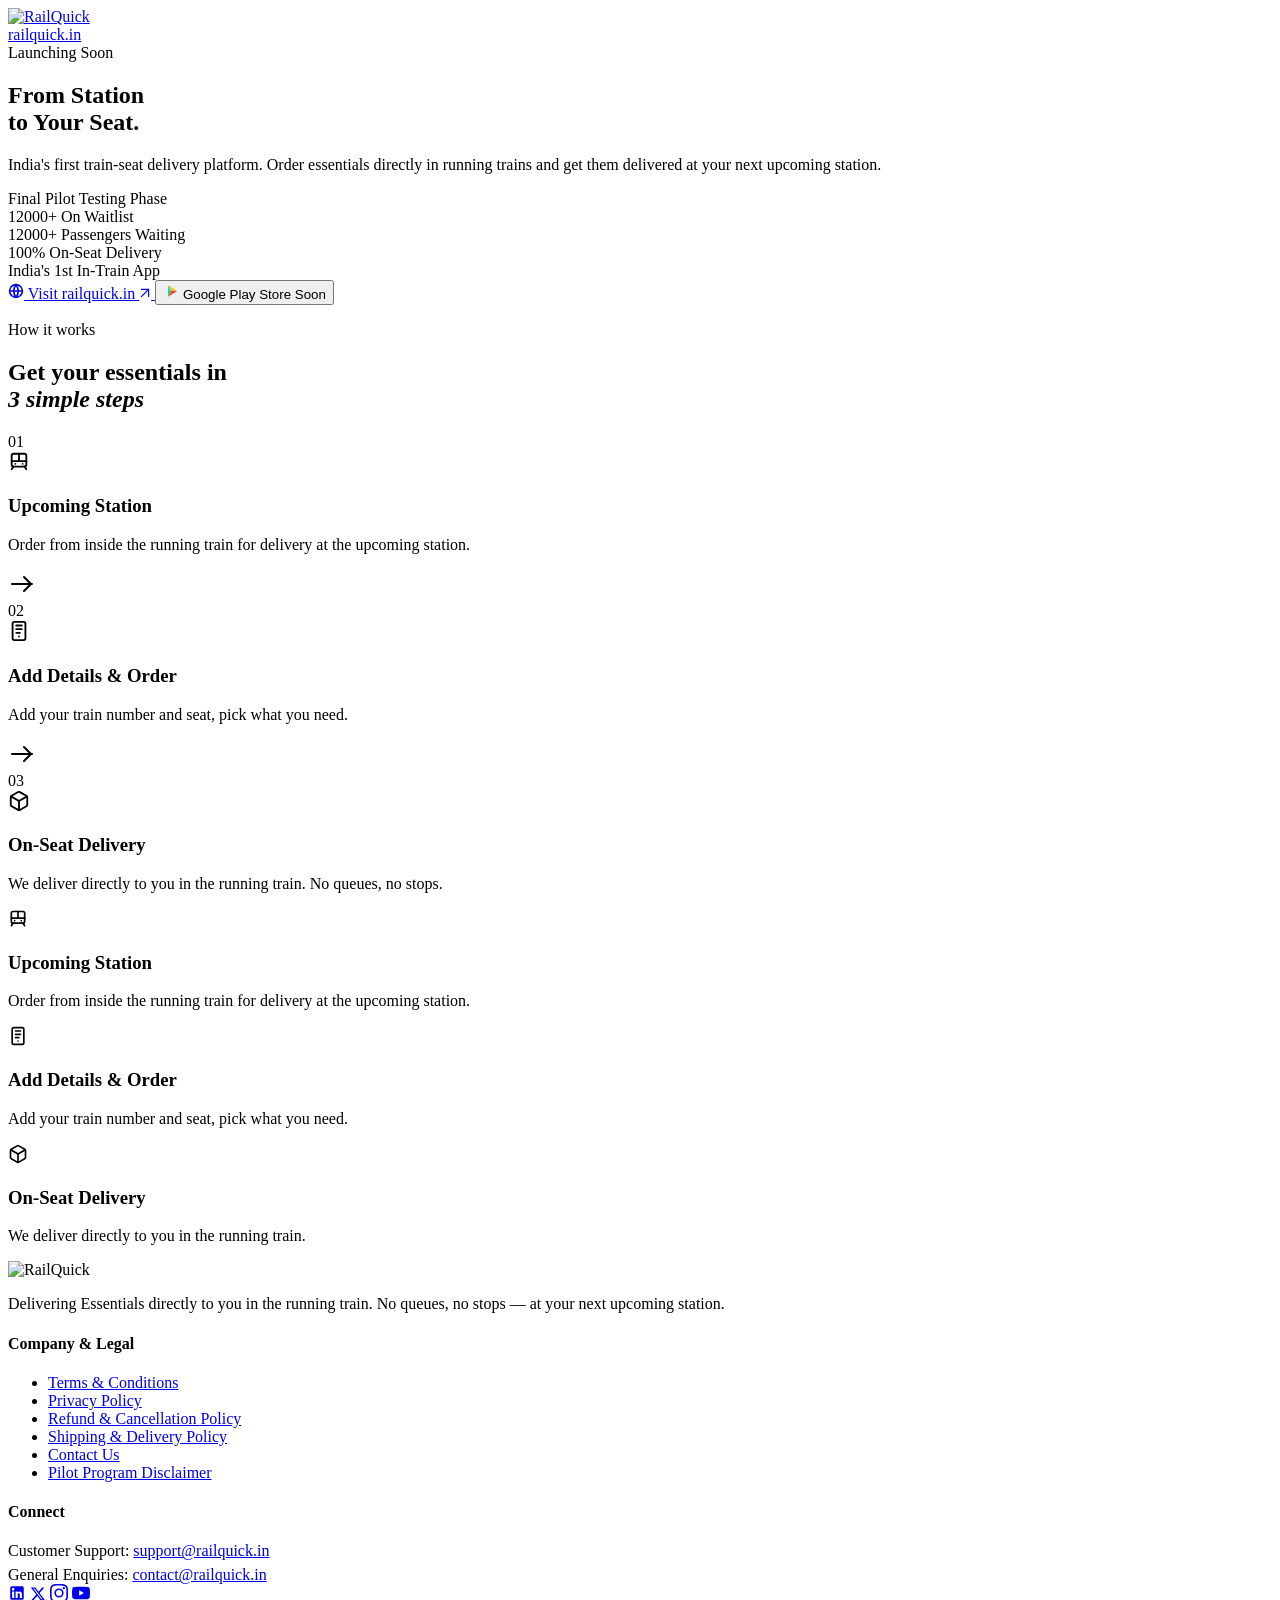
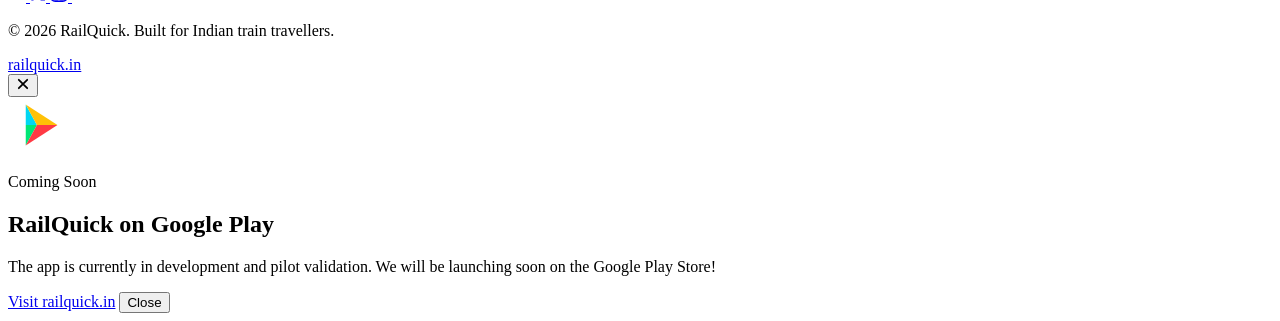
==== commit 2b891f36: "Update Privacy Policy, Terms & Conditions, and add Refund, Shipping, and Contact Us pages" ====
--- a/public/index.html
+++ b/public/index.html
@@ -257,10 +257,13 @@
       
       <!-- Column 2: Legal Documents -->
       <div class="footer-col links-col">
-        <h4>Company</h4>
+        <h4>Company &amp; Legal</h4>
         <ul class="f-links-list">
           <li><a href="/terms.html" class="f-doc-link">Terms &amp; Conditions</a></li>
           <li><a href="/privacy.html" class="f-doc-link">Privacy Policy</a></li>
+          <li><a href="/refund.html" class="f-doc-link">Refund &amp; Cancellation Policy</a></li>
+          <li><a href="/shipping-delivery.html" class="f-doc-link">Shipping &amp; Delivery Policy</a></li>
+          <li><a href="/contact.html" class="f-doc-link">Contact Us</a></li>
           <li><a href="/disclaimer.html" class="f-doc-link">Pilot Program Disclaimer</a></li>
         </ul>
       </div>
@@ -269,7 +272,11 @@
       <div class="footer-col social-col">
         <h4>Connect</h4>
         <div class="f-contact-info">
-          <span>Email:</span>
+          <span>Customer Support:</span>
+          <a href="mailto:support@railquick.in" class="f-email-link">support@railquick.in</a>
+        </div>
+        <div class="f-contact-info" style="margin-top: 6px;">
+          <span>General Enquiries:</span>
           <a href="mailto:contact@railquick.in" class="f-email-link">contact@railquick.in</a>
         </div>
         <div class="f-socials">
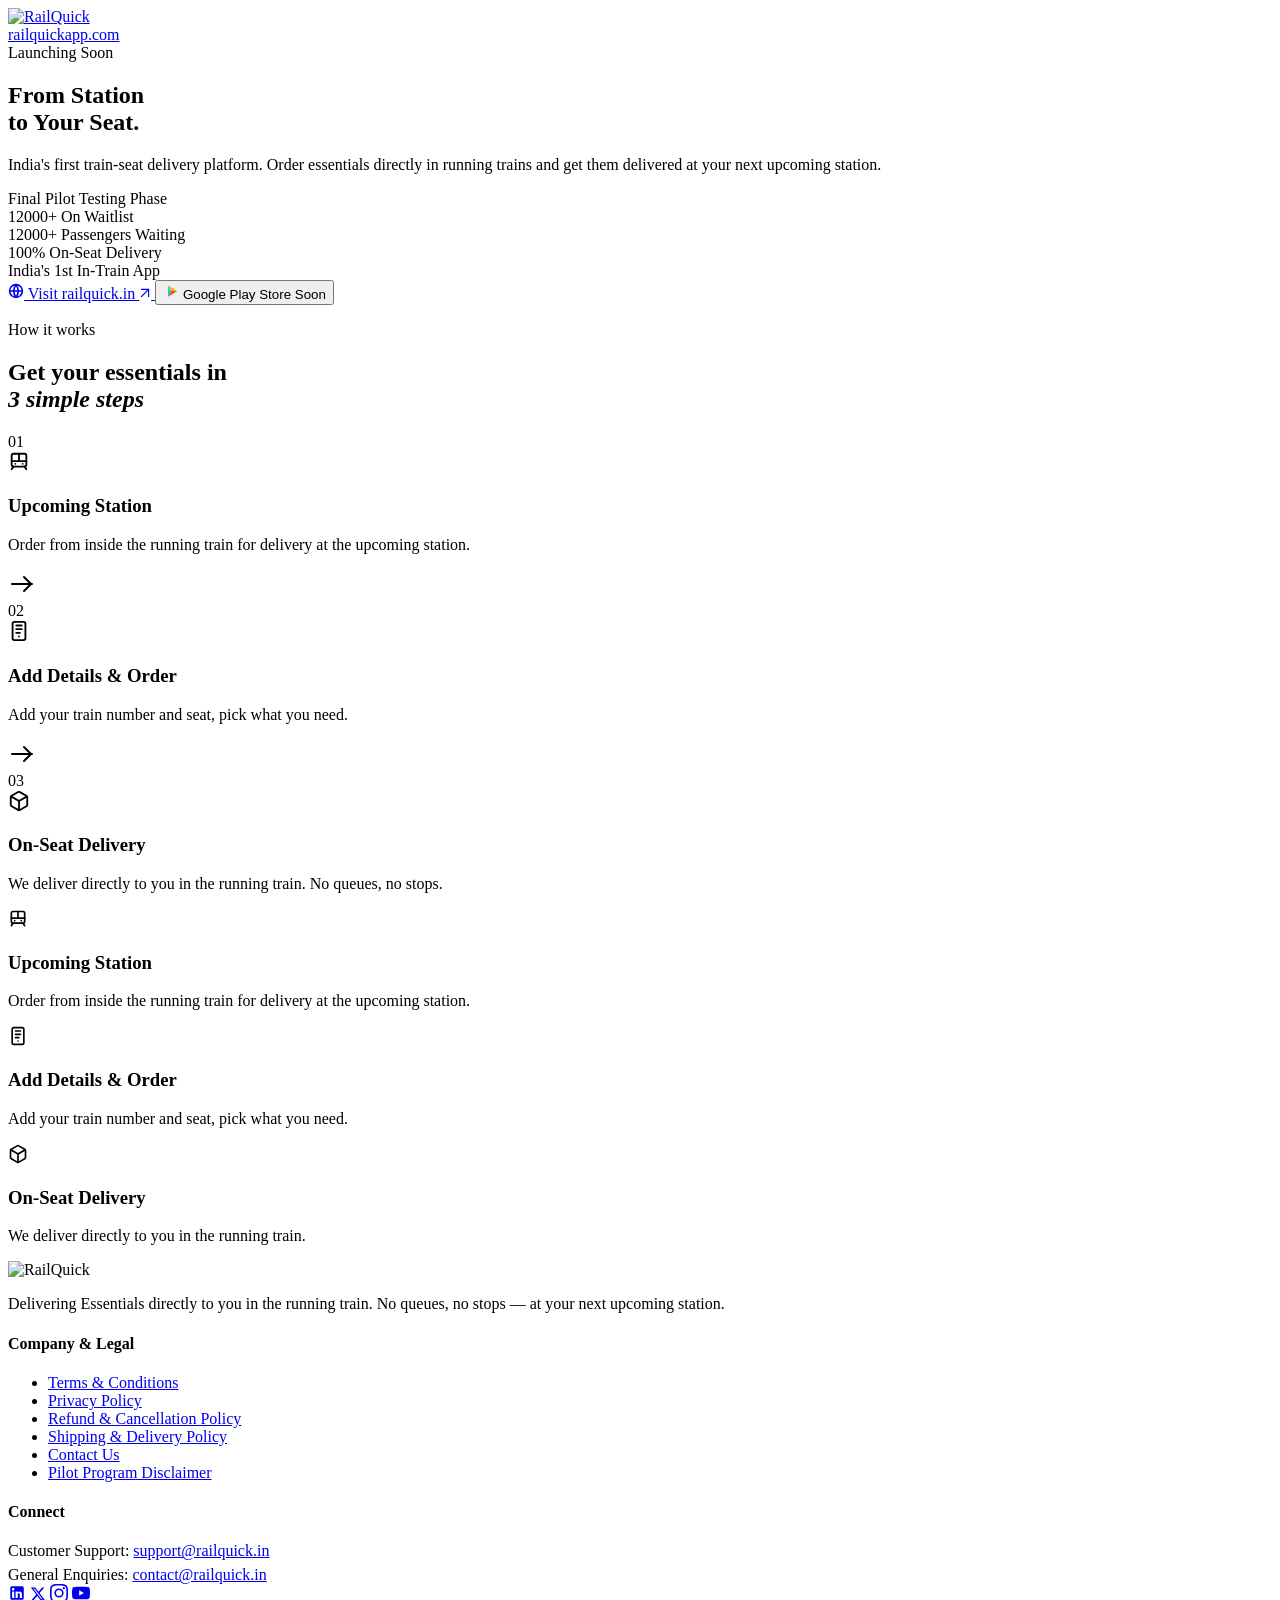
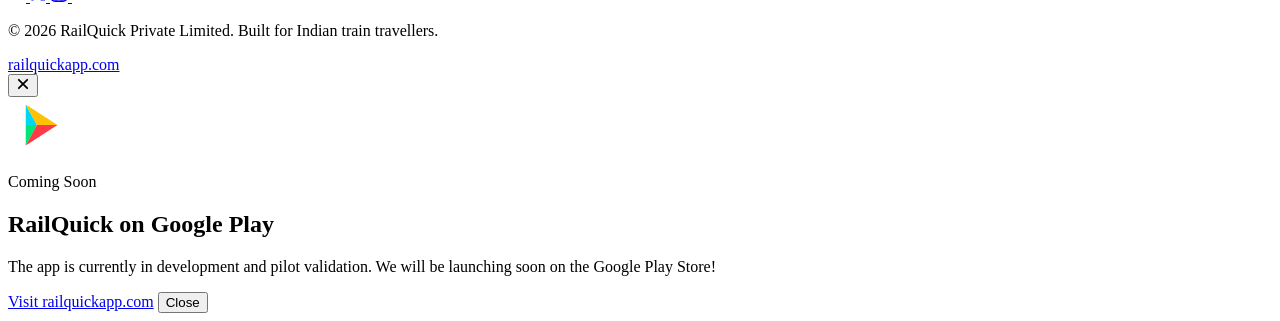
==== commit c5eedc90: "Update Privacy Policy and align policy pages with PhonePe gateway requirements" ====
--- a/public/index.html
+++ b/public/index.html
@@ -25,7 +25,7 @@
     </a>
 
     <div class="nav-actions">
-      <a class="nav-cta" href="https://railquick.in" target="_blank" rel="noreferrer">railquick.in</a>
+      <a class="nav-cta" href="https://www.railquickapp.com" target="_blank" rel="noreferrer">railquickapp.com</a>
     </div>
   </header>
 
@@ -297,8 +297,8 @@
     </div>
     
     <div class="footer-bottom">
-      <p class="f-copy">© 2026 RailQuick. Built for Indian train travellers.</p>
-      <a href="https://railquick.in" target="_blank" rel="noreferrer" class="f-link-bottom">railquick.in</a>
+      <p class="f-copy">&copy; 2026 RailQuick Private Limited. Built for Indian train travellers.</p>
+      <a href="https://www.railquickapp.com" target="_blank" rel="noreferrer" class="f-link-bottom">railquickapp.com</a>
     </div>
   </footer>
 
@@ -324,7 +324,7 @@
         <h2 id="a-title" class="modal-h">RailQuick on Google Play</h2>
         <p class="modal-p">The app is currently in development and pilot validation. We will be launching soon on the Google Play Store!</p>
         <div class="modal-btns">
-          <a class="mbtn mbtn-solid" href="https://railquick.in" target="_blank" rel="noreferrer" data-close-app-modal>Visit railquick.in</a>
+          <a class="mbtn mbtn-solid" href="https://www.railquickapp.com" target="_blank" rel="noreferrer" data-close-app-modal>Visit railquickapp.com</a>
           <button class="mbtn mbtn-ghost" type="button" data-close-app-modal>Close</button>
         </div>
       </div>
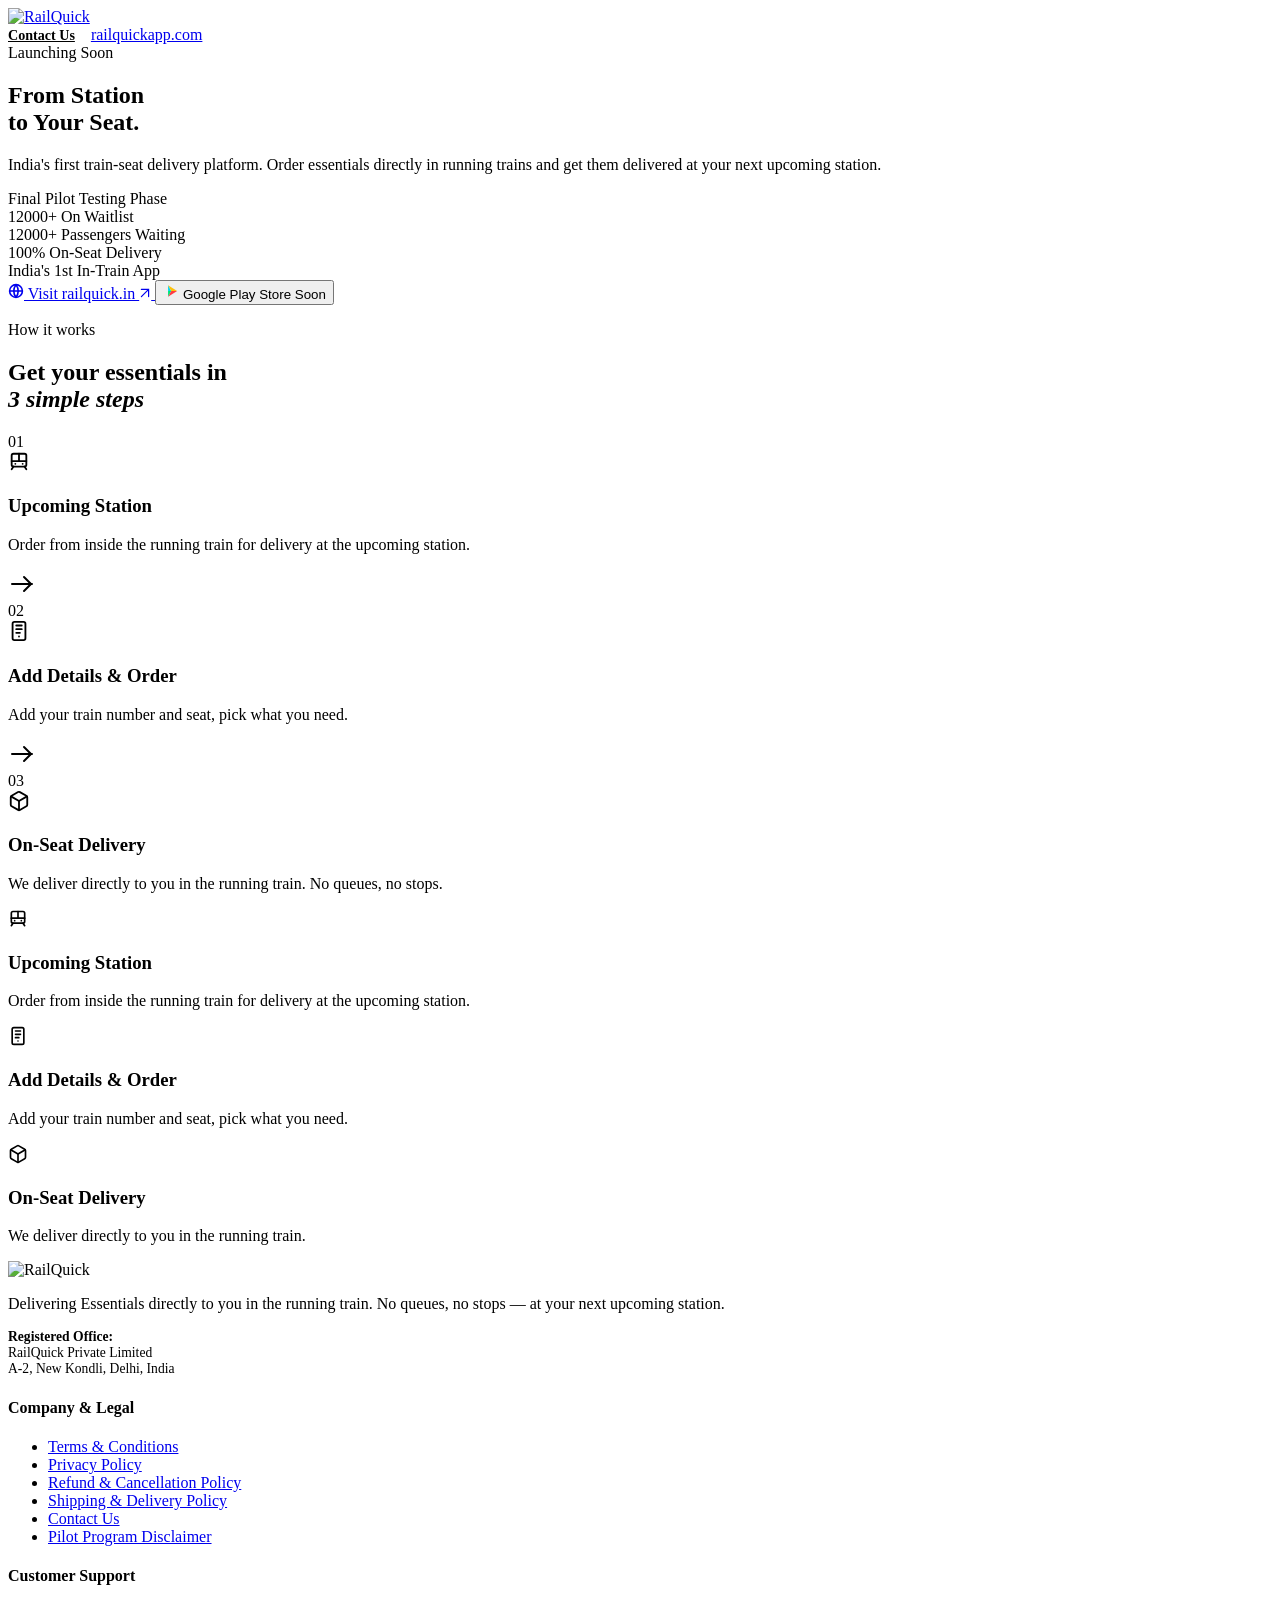
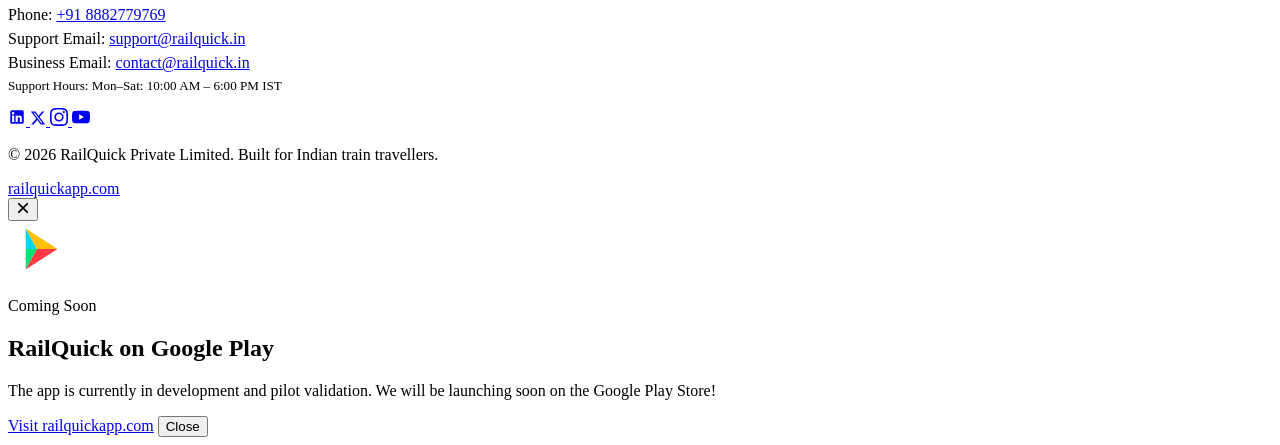
==== commit d4db3e75: "Fix PhonePe policy rejection: add official registered address, support phone number, hours, and full" ====
--- a/public/index.html
+++ b/public/index.html
@@ -25,6 +25,7 @@
     </a>
 
     <div class="nav-actions">
+      <a class="nav-link" href="/contact.html" style="font-weight: 600; color: var(--ink); margin-right: 12px; font-size: 0.88rem;">Contact Us</a>
       <a class="nav-cta" href="https://www.railquickapp.com" target="_blank" rel="noreferrer">railquickapp.com</a>
     </div>
   </header>
@@ -253,6 +254,11 @@
       <div class="footer-col brand-col">
         <img src="/railquick-logo.png" alt="RailQuick" class="f-logo" />
         <p class="f-tagline">Delivering Essentials directly to you in the running train. No queues, no stops — at your next upcoming station.</p>
+        <p class="f-tagline" style="margin-top: 10px; font-size: 0.85rem; color: var(--ink3);">
+          <strong>Registered Office:</strong><br />
+          RailQuick Private Limited<br />
+          A-2, New Kondli, Delhi, India
+        </p>
       </div>
       
       <!-- Column 2: Legal Documents -->
@@ -268,18 +274,25 @@
         </ul>
       </div>
 
-      <!-- Column 3: Contact & Social Links -->
+      <!-- Column 3: Contact & Support -->
       <div class="footer-col social-col">
-        <h4>Connect</h4>
+        <h4>Customer Support</h4>
         <div class="f-contact-info">
-          <span>Customer Support:</span>
+          <span>Phone:</span>
+          <a href="tel:+918882779769" class="f-email-link">+91 8882779769</a>
+        </div>
+        <div class="f-contact-info" style="margin-top: 6px;">
+          <span>Support Email:</span>
           <a href="mailto:support@railquick.in" class="f-email-link">support@railquick.in</a>
         </div>
         <div class="f-contact-info" style="margin-top: 6px;">
-          <span>General Enquiries:</span>
+          <span>Business Email:</span>
           <a href="mailto:contact@railquick.in" class="f-email-link">contact@railquick.in</a>
         </div>
-        <div class="f-socials">
+        <div class="f-contact-info" style="margin-top: 6px; font-size: 0.82rem; color: var(--ink3);">
+          <span>Support Hours:</span> Mon–Sat: 10:00 AM – 6:00 PM IST
+        </div>
+        <div class="f-socials" style="margin-top: 14px;">
           <a href="https://www.linkedin.com/company/railquick/?viewAsMember=true" target="_blank" rel="noreferrer" class="f-social-btn" aria-label="LinkedIn">
             <svg width="18" height="18" fill="currentColor" viewBox="0 0 24 24"><path d="M19 3a2 2 0 0 1 2 2v14a2 2 0 0 1-2 2H5a2 2 0 0 1-2-2V5a2 2 0 0 1 2-2h14m-.5 15.5v-5.3a3.26 3.26 0 0 0-3.26-3.26c-.85 0-1.84.52-2.32 1.3v-1.11h-2.79v8.37h2.79v-4.93c0-.77.62-1.4 1.39-1.4a1.4 1.4 0 0 1 1.4 1.4v4.93h2.79M6.88 8.56a1.68 1.68 0 0 0 1.68-1.68c0-.93-.75-1.69-1.68-1.69a1.69 1.69 0 0 0-1.69 1.69c0 .93.76 1.68 1.69 1.68m1.39 9.94v-8.37H5.5v8.37h2.77z"/></svg>
           </a>
